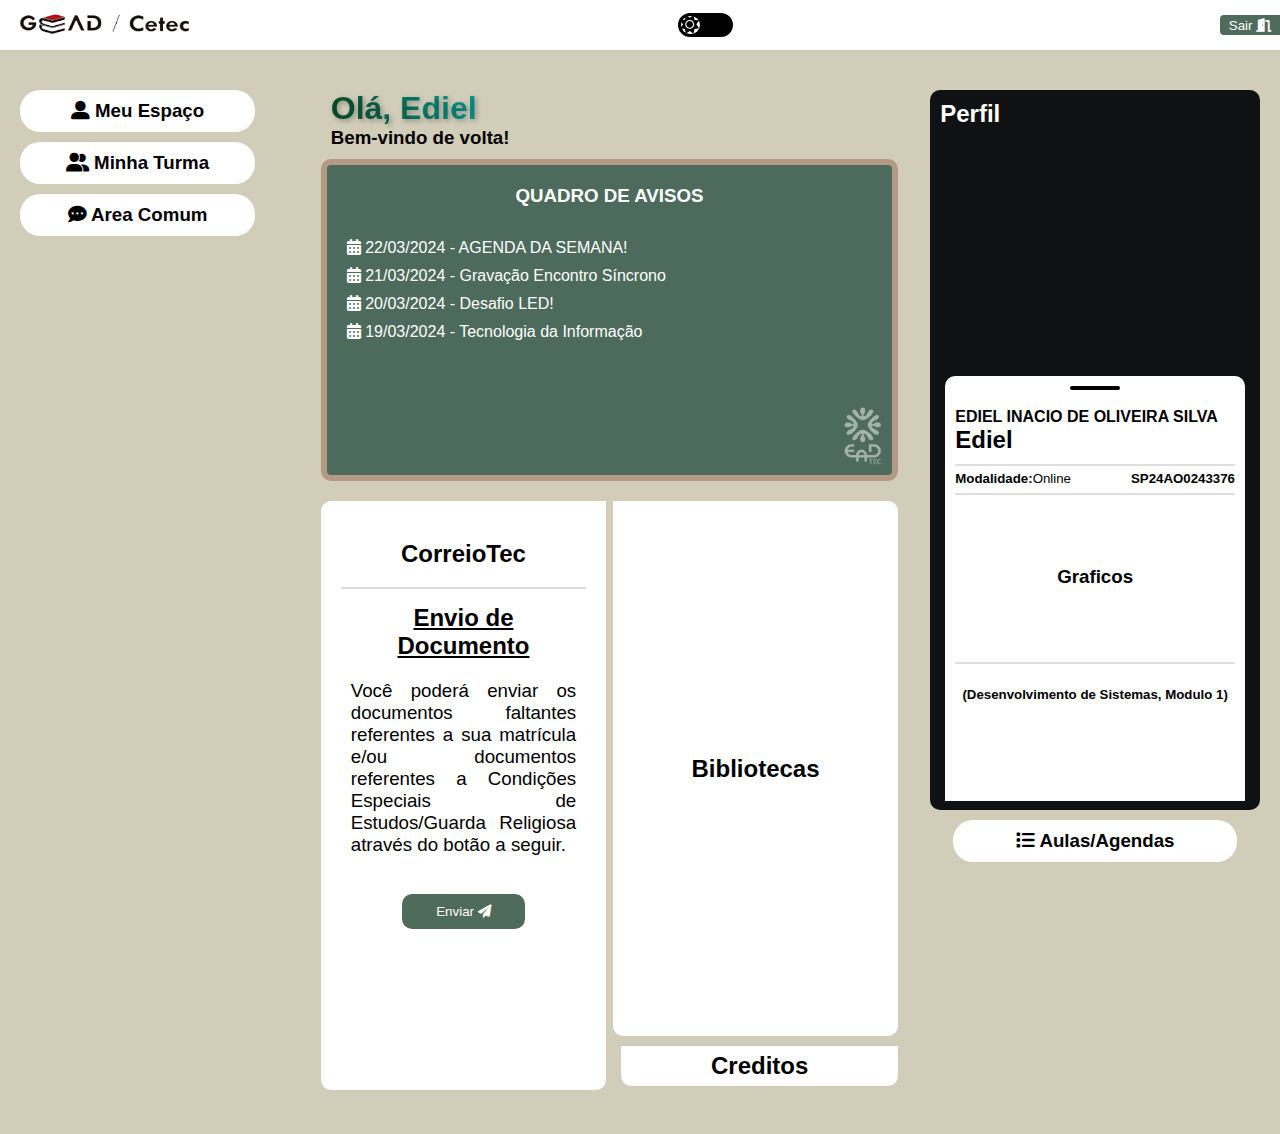
==== index.html @ d3fc7bcb "Intial Commit" ====
<!DOCTYPE html>
<html lang="en">

<head>
    <meta charset="UTF-8">
    <meta name="viewport" content="width=device-width, initial-scale=1.0">
    <title>EaDTEC AVA</title>

    <link rel="stylesheet" href="Estilo.css">
    <link rel="stylesheet" href="https://cdnjs.cloudflare.com/ajax/libs/font-awesome/6.0.0-beta3/css/all.min.css">
</head>

<body>

    <div class="container" id="container">
        <div class="main-header">
            <header id="main-header" class="header">
                <img id="logo-header" class="imagemheader" src="imagens/CETEC.png" alt="Logo">
            </header>

            <div class="trilho" id="trilho">
                <div class="indicador">
                    <i class="fa-solid fa-sun" id="icon-light"></i>
                    <i class="fa-solid fa-moon" id="icon-dark" style="display: none;"></i>
                </div>
            </div>

            <button class="botao-sair" style="color: white; cursor: pointer;">
                Sair <i class="fa-solid fa-door-open"></i>
            </button>



        </div>


        <div class="main-content">
            <aside class="main-sidebar">

                <div class="accordion">
                    <h3 class="accordion-title" id="Meu Espaço">
                        <i class="fa-solid fa-user-large"></i> Meu Espaço
                    </h3>

                    <div class="accordion-painel">

                        <ul>
                            <li class="estlink"><a href="#">Correio Tec</a></li>
                            <li class="estlink"><a href="#">Meu Blog</a></li>
                            <li class="estlink"><a href="#">Meu Perfil</a></li>
                            <li class="estlink"><a href="#">Informações Acadêmicas</a></li>
                            <li class="estlink"><a href="#">Estágio</a></li>
                            <li class="estlink"><a href="#">Conheça-nos</a></li>
                        </ul>

                    </div>

                    <div class="accordion">
                        <h3 class="accordion-title" id="Minha Turma">
                            <i class="fa-solid fa-user-group"></i> Minha Turma
                        </h3>

                        <div class="accordion-painel">

                            <ul>
                                <li class="estlink"><a href="#">Meus Colegas</a></li>
                                <li class="estlink"><a href="#">Meus Tutores</a></li>
                                <li class="estlink"><a href="#">Fóruns</a></li>
                                <li class="estlink"><a href="#">Bate-papo Agendado</a></li>
                                <li class="estlink"><a href="#">Bloco de Notas</a></li>
                                <li class="estlink"><a href="#">Documentos</a></li>
                            </ul>

                        </div>

                        <div class="accordion">
                            <h3 class="accordion-title" id="Area Comum">
                                <i class="fa-solid fa-comment-dots"></i> Area Comum
                            </h3>

                            <div class="accordion-painel">

                                <ul>
                                    <li class="estlink"><a href="#">Avisos</a></li>
                                    <li class="estlink"><a href="#">Bate-papo Livre</a></li>
                                    <li class="estlink"><a href="#">FAQ</a></li>
                                    <li class="estlink"><a href="#">Glossário</a></li>
                                    <li class="estlink"><a href="#">MediaTec</a></li>
                                    <li class="estlink"><a href="#">Wiki Integrado</a></li>
                                </ul>

                            </div>
            </aside>

            <div class="main-section">

                <div class="welcome">
                    <h1 class="gradient-text"> Olá, Ediel</h1>
                    <h3 class="WelcomeTxt">Bem-vindo de volta!</h3>
                </div>

                <div class="quadro-avisos">
                    <img class="logo-quadro" src="imagens/logo EADTec.png" alt="Logo">
                    <h3 style="color: white; text-align: center;" class="Titulo">QUADRO DE AVISOS</h3>
                    <ul style="list-style: none;">
                        <li class="link"><a href="#"><i class="fas fa-calendar-alt"></i> 22/03/2024 - AGENDA DA
                                SEMANA!</a></li>
                        <li class="link"><a href="#"><i class="fas fa-calendar-alt"></i> 21/03/2024 - Gravação Encontro
                                Síncrono</h6></a></li>
                        <li class="link"><a href="#"><i class="fas fa-calendar-alt"></i>  20/03/2024 - Desafio LED!</a>
                        </li>
                        <li class="link"><a href="#"><i class="fas fa-calendar-alt"></i> 19/03/2024 - Tecnologia da
                                Informação</a></li>
                    </ul>
                </div>

                <div class="bibliotecas">
                    <div class="GloGlo">

                        <div class="enviarDocs">
                            <div style="height: 66px; display: flex;
                            justify-content: center;
                            align-items: center;">
                                <h2>CorreioTec</h2>
                            </div>
                            <hr class="linhasSeparar" style="margin-bottom: 5px;">
                            <h2 style="text-align: center; padding: 10px;" class="Titulo"> <b><u>Envio de Documento</u></b></h2>
                            <h3 class="link" style="text-align: justify; font-weight: normal; padding: 10px;">Você poderá enviar os
                                documentos faltantes
                                referentes a sua matrícula e/ou
                                documentos referentes a Condições Especiais de Estudos/Guarda Religiosa através do botão
                                a
                                seguir.</h3>
                            <br>
                            <button class="botao-enviar" style="cursor: pointer; color: white;">Enviar <i
                                    class="fa-solid fa-paper-plane"></i>
                            </button>

                        </div>


                    </div>
                    <div class="GloGlo2">

                        <div class="glossario">
                            <h2>Bibliotecas</h2>
                        </div>

                        <div class="creditos">
                            <h2>Creditos</h2>
                        </div>

                    </div>


                </div>

            </div>

            <div class="perfil-section">

                <div class="perfil">
                    <h2 style="color: white; padding: 10px; align-items: first baseline;"> Perfil </h2>
                    <div class="content-Conteudo">
                        <div class="conteudo">
                            <button class="Ocutar">
                            </button>
                            <br>
                            <h4>EDIEL INACIO DE OLIVEIRA SILVA</h4>
                            <h2 style="margin-bottom: 10px;">Ediel</h2>
                            <hr class="linhasSeparar" style="margin-bottom: 5px;">
                            <div style="height: 20px; margin-bottom: 2px; display: flex;">
                                <h5>Modalidade:</h5>
                                <h5 style="font-weight: normal; text-align: left;">Online</h5>
                                <h5 style="margin-left: 60px;">SP24AO0243376</h5>
                            </div>
                            <hr class="linhasSeparar" style="margin-bottom: 7px;">
                            <div
                                style="height: 150px; margin-bottom: 10px; display: flex; align-items: center; justify-content: space-around;">
                                <h3> Graficos </h3>
                            </div>
                            <hr class="linhasSeparar" style="margin-bottom: 5px;">
                            <div
                                style="height: 50px; margin-bottom: 10px; display: flex; align-items: center; justify-content: space-around;">
                                <h5>(Desenvolvimento de Sistemas, Modulo 1)</h5>
                            </div>
                        </div>
                    </div>
                </div>

                <div class="accordion">
                    <h3 class="accordionPerfil-title" id="Meu Espaço">
                        <i class="fa-solid fa-list"></i> Aulas/Agendas
                    </h3>

                    <div class="accordion-perfil">
                        <div class="scroll-container">
                            <ul>
                                <li class="estlink"><a href="#">
                                        <h5 style="font-weight: normal;">Agenda 05 - Desenvolvimento de Sistemas</h5>
                                    </a></li>
                                <li class="estlink"><a href="#">
                                        <h5 style="font-weight: normal;">Agenda 06 - Tecnologias da Informação I</h5>
                                    </a></li>
                                <li class="estlink"><a href="#">
                                        <h5 style="font-weight: normal;">Agenda 07 - Tecnologias da Informação II</h5>
                                    </a></li>
                                <li class="estlink"><a href="#">
                                        <h5 style="font-weight: normal;">Agenda 08 - Tecnologias da Informação III</h5>
                                    </a></li>
                                    <li class="estlink"><a href="#">
                                        <h5 style="font-weight: normal;">Agenda 05 - Desenvolvimento de Sistemas</h5>
                                    </a></li>
                                <li class="estlink"><a href="#">
                                        <h5 style="font-weight: normal;">Agenda 06 - Tecnologias da Informação I</h5>
                                    </a></li>
                                <li class="estlink"><a href="#">
                                        <h5 style="font-weight: normal;">Agenda 07 - Tecnologias da Informação II</h5>
                                    </a></li>
                                <li class="estlink"><a href="#">
                                        <h5 style="font-weight: normal;">Agenda 08 - Tecnologias da Informação III</h5>
                                    </a></li>
                                    <li class="estlink"><a href="#">
                                        <h5 style="font-weight: normal;">Agenda 05 - Desenvolvimento de Sistemas</h5>
                                    </a></li>
                                <li class="estlink"><a href="#">
                                        <h5 style="font-weight: normal;">Agenda 06 - Tecnologias da Informação I</h5>
                                    </a></li>
                                <li class="estlink"><a href="#">
                                        <h5 style="font-weight: normal;">Agenda 07 - Tecnologias da Informação II</h5>
                                    </a></li>
                                <li class="estlink"><a href="#">
                                        <h5 style="font-weight: normal;">Agenda 08 - Tecnologias da Informação III</h5>
                                    </a></li>
                                    <li class="estlink"><a href="#">
                                        <h5 style="font-weight: normal;">Agenda 05 - Desenvolvimento de Sistemas</h5>
                                    </a></li>
                                <li class="estlink"><a href="#">
                                        <h5 style="font-weight: normal;">Agenda 06 - Tecnologias da Informação I</h5>
                                    </a></li>
                                <li class="estlink"><a href="#">
                                        <h5 style="font-weight: normal;">Agenda 07 - Tecnologias da Informação II</h5>
                                    </a></li>
                                <li class="estlink"><a href="#">
                                        <h5 style="font-weight: normal;">Agenda 08 - Tecnologias da Informação III</h5>
                                    </a></li>
                                    <li class="estlink"><a href="#">
                                        <h5 style="font-weight: normal;">Agenda 05 - Desenvolvimento de Sistemas</h5>
                                    </a></li>
                                <li class="estlink"><a href="#">
                                        <h5 style="font-weight: normal;">Agenda 06 - Tecnologias da Informação I</h5>
                                    </a></li>
                                <li class="estlink"><a href="#">
                                        <h5 style="font-weight: normal;">Agenda 07 - Tecnologias da Informação II</h5>
                                    </a></li>
                                <li class="estlink"><a href="#">
                                        <h5 style="font-weight: normal;">Agenda 08 - Tecnologias da Informação III</h5>
                                    </a></li>
                            </ul>
                        </div>
                    </div>
                </div>
            </div>
        </div>

    </div>
    <script src="dark_Lightbutton.js"></script>
    <script src="Sidebar.js"></script>
</body>

</html>
---- Estilo.css ----
* {
    margin: 0;
    padding: 0;
    font-family: Arial, Helvetica, sans-serif;
}

.container {
    background-color: #D2CDB9;
    transition: .5s;
}

.linhasSeparar {
    background-color: #E0E0E0;
    border: 0.1px #E0E0E0 solid;
}

.main-content {
    width: 100%;
    height: 116vh;
    display: grid;
    grid-template-columns: 1fr 2fr 1fr;
    gap: 2rem;
}

/* Cabeçalho Campo */

.main-header {
    background-color: #FFFFFF;
    margin-bottom: 40px;
    height: 50px;
    justify-content: space-between;
    align-items: center;
    display: flex;
}

/* Botao DarkMode */
.trilho {
    width: 51px;
    height: 20px;
    background-color: #000000;
    border-radius: 50px;
    position: relative;
    cursor: pointer;
    border: 2px black solid;
    display: flex;
    justify-content: space-between;
    align-items: center;
}

.trilho .indicador {
    width: 21px;
    height: 20px;
    background-color: #ffffff;
    border-radius: 50px;
    transform: scale(.9);
    position: absolute;
    left: 0;
    transition: .5s;
}

.trilho .fa-sun {
    font-size: 20px;
    color: rgb(0, 0, 0);
}

.trilho .fa-moon {
    font-size: 20px;
    color: rgb(255, 255, 255);
}

.trilho.dark {
    background-color: white;
}

.trilho.dark .indicador {
    left: 30px;
    background-color: rgb(0, 0, 0);
}



.botao-sair {
    background-color: #4F6B5C;
    width: 60px;
    height: 20px;
    border-radius: 4px 0px 0px 4px;
    border: rgb(0, 0, 0)
}

.imagemheader {
    width: 100%;
    height: 30px;
    padding: 10px;
}


/* Barra de procura Campo */


.main-sidebar {
    margin-left: 20px;
}

.accordion-title {
    border-radius: 20px;
    background-color: #FFFFFF;
    color: #000;
    padding: 10px;
    width: 80%;
    margin-bottom: 10px;
    text-align: center;
    cursor: pointer;
}

.accordion-painel {
    background-color: white;
    padding: 10px;
    border-radius: 0px 10px 10px 10px;
    margin-left: 20px;
    margin-bottom: 20px;
    display: none;
    transition: max-height 0.3s ease;
    overflow: hidden;
}

.estlink a {
    text-decoration: none;
    color: rgb(0, 0, 0);
    cursor: pointer;
}

.estlink {
    margin-bottom: 10px;
    list-style: none;
    text-decoration: none;
    color: rgb(0, 0, 0);
    border-bottom: 1px solid #E0E0E0;
}


/* Quadro de avisos Campo */

.main-section {
    align-items: center;
}

.welcome {
    margin-left: 10px;
    margin-bottom: 10px;
    text-align: center;
    flex-direction: column;
    align-items: flex-start;
    display: flex;
}

.gradient-text {
    background: linear-gradient(to right, #0C522D, #00A399);
    -webkit-background-clip: text;
    background-clip: text;
    -webkit-text-fill-color: transparent;
    color: transparent;
    text-shadow: 2px 2px 5px rgba(0, 0, 0, 0.3);
}


.quadro-avisos {
    height: 30vh;
    background-color: #4d6b5c;
    border: 6px solid #b49984;
    border-radius: 10px;
    flex-direction: column;
    display: flex;
    gap: 2rem;
    padding: 20px;
    margin-bottom: 20px;
    position: relative;
}

.logo-quadro {
    width: 7%;
    position: absolute;
    bottom: 0;
    right: 0;
    padding: 10px;
}

.bibliotecas {
    width: 100%;
    height: 66vh;
    display: flex;
    justify-content: space-between;
}


.enviarDocs {
    width: 85%;
    height: 61vh;
    background-color: #fff;
    padding: 20px;
    border-radius: 10px 0px 10px 10px;
}

.botao-enviar {
    margin-bottom: 10px;
    border: 0px;
    background-color: #4f6b5c;
    color: white;
    border-radius: 10px;
    width: 50%;
    padding: 10px;
    display: block;
    margin-left: auto;
    margin-right: auto;
}

.GloGlo {
    width: 50%;
    display: flex;
    flex-direction: column;

}

.GloGlo2 {
    display: flex;
    flex-direction: column;
    align-items: flex-end;
    width: 50%;
}

.glossario {
    width: 85%;
    background-color: #fff;
    padding: 20px;
    border-radius: 0px 10px 10px 10px;
    height: 55vh;
    margin-bottom: 10px;
    display: flex;
    justify-content: center;
    align-items: center;
}

.creditos {
    background-color: #ffffff;
    height: 40px;
    width: 96%;
    border-radius: 0px 0px 10px 10px;
    display: flex;
    justify-content: center;
    align-items: center;
}

.link {
    margin-bottom: 10px;
    list-style: none;
}

.link a {
    text-decoration: none;
    color: rgb(255, 255, 255);
}

/* Perfil Campo */

.perfil-section {
    margin-right: 20px;
}

.perfil {
    background-color: #101112;
    border-radius: 10px;
    width: 100%;
    height: 80vh;
}

.content-Conteudo {
    border-radius: 10px;
    width: 100%;
    height: 73.7vh;
    align-items: last baseline;
    justify-content: flex-end;
    display: flex;
}

.conteudo {

    background-color: #ffffff;
    border-radius: 10px 10px 0px 0px;
    width: 100%;
    height: 45vh;
    padding: 10px;
    margin: 0px 15px 0px;
}

.Ocutar {
    background-color: black;
    width: 18%;
    height: 4px;
    border-radius: 100px;
    border: 0;
    display: block;
    margin-left: auto;
    margin-right: auto;
    cursor: pointer;
}


.accordionPerfil-title {
    border-radius: 20px;
    background-color: #FFFFFF;
    color: #000;
    padding: 10px;
    width: 80%;
    margin-top: 10px;
    margin-bottom: 10px;
    text-align: center;
    cursor: pointer;
    margin-left: 7%;

}

.accordion-perfil {
    background-color: white;
    padding: 10px;
    border-radius: 10px;
    height: 177px;
    display: none;
}

.scroll-container {
    height: 100%;
    overflow: auto;
    /* Ativa a barra de rolagem */
}

/* Estiliza a barra de rolagem */
.scroll-container::-webkit-scrollbar {
    width: 7px;
    border: 2px #E0E0E0 solid;
    border-radius: 10px;
}

/* Estiliza o polegar da barra de rolagem */
.scroll-container::-webkit-scrollbar-thumb {
    background-color: #afacac;
    border: 2px #afacac solid;
    border-radius: 10px;
    cursor: pointer;
}


/*DarkMode*/

/* Background*/
.container.dark {
    background-color: #5B6861;
}

.container.dark .main-header {
    background-color: #000;
}

/* main-SideBar */

.container.dark .accordion-painel {
    background-color: #000;
    color: #ffffff;
}

.container.dark .accordion-title {
    background-color: #000;
    color: #ffffff;
}

.container.dark a {
    color: #fff;
}

/* main-Section */

.container.dark .WelcomeTxt {
    color: #fff;
}

.container.dark .enviarDocs {
    background-color: #000;
    color: white;
}

.container.dark .glossario {
    background-color: #000;
    color: white;
}

.container.dark .creditos {
    background-color: #000;
    color: white;
}

.container.dark .gradient-text {
    background: linear-gradient(to right, #ffffff, #BEBEBE);
    -webkit-background-clip: text;
    background-clip: text;
    -webkit-text-fill-color: transparent;
    color: transparent;
    text-shadow: 2px 2px 5px rgba(0, 0, 0, 0.3);
}

/* Main-Perfil */

.container.dark .conteudo {
    background-color: #000;
    color: white;
}

.container.dark .Ocutar {
    background-color: white;
}

.container.dark .accordion-perfil {
    background-color: #000;
    color: white;
}

.container.dark .accordionPerfil-title {
    background-color: #000;
    color: white;
}

.container.dark .scroll-container {
    border: white;
}

.container.dark .scroll-container::-webkit-scrollbar-thumb {
    background-color: white;
    border: white;
}

/* Reponsive Camp */

@media (max-width: 480px) {

    .container {
        background-color: #D2CDB9;
        transition: .5s;
        width: 100%;
    }

    .linhasSeparar {
        background-color: #E0E0E0;
        border: 0.1px #E0E0E0 solid;
    }

    .main-content {
        width: 100%;
        height: 100vh;
        display: flex;
        gap: 2rem;
        flex-direction: column;
        align-items: center;
    }


    /* Cabeçalho Campo */

    .main-header {
        background-color: #FFFFFF;
        margin-bottom: 40px;
        height: 50px;
        justify-content: space-between;
        align-items: center;
        display: flex;
    }

    /* Botao DarkMode */
    .trilho {
        width: 51px;
        height: 20px;
        background-color: #000000;
        border-radius: 50px;
        position: relative;
        cursor: pointer;
        border: 2px black solid;
        display: flex;
        display: none;
        justify-content: space-between;
        align-items: center;
    }

    .trilho .indicador {
        width: 21px;
        height: 20px;
        background-color: #ffffff;
        border-radius: 50px;
        transform: scale(.9);
        position: absolute;
        left: 0;
        transition: .5s;
    }

    .trilho .fa-sun {
        font-size: 20px;
        color: rgb(0, 0, 0);
    }

    .trilho .fa-moon {
        font-size: 20px;
        color: rgb(255, 255, 255);
    }

    .trilho.dark {
        background-color: white;
    }

    .trilho.dark .indicador {
        left: 30px;
        background-color: rgb(0, 0, 0);
    }



    .botao-sair {
        background-color: #4F6B5C;
        width: 60px;
        height: 20px;
        border-radius: 4px 0px 0px 4px;
        border: rgb(0, 0, 0);
        display: none;
    }

    .imagemheader {
        width: 100%;
        height: 30px;
        padding: 10px;
        display: none;
    }



    /* Barra de procura Campo */


    .main-sidebar {
        margin-left: 20px;
        display: none;
    }

    .accordion-title {
        border-radius: 20px;
        background-color: #FFFFFF;
        color: #000;
        padding: 10px;
        width: 80%;
        margin-bottom: 10px;
        text-align: center;
        cursor: pointer;
    }

    .accordion-painel {
        background-color: white;
        padding: 10px;
        border-radius: 0px 10px 10px 10px;
        margin-left: 20px;
        margin-bottom: 20px;
        display: none;
        transition: max-height 0.3s ease;
        overflow: hidden;
    }


    .estlink a {
        text-decoration: none;
        color: rgb(0, 0, 0);
        cursor: pointer;
    }

    .estlink {
        margin-bottom: 10px;
        list-style: none;
        text-decoration: none;
        color: rgb(0, 0, 0);
        border-bottom: 1px solid #E0E0E0;
    }


    /* Quadro de avisos Campo */

    .main-section {
        display: flex;
        align-items: center;
        justify-content: center;
        flex-direction: column;
    }

    .welcome {
        margin-left: 10px;
        margin-bottom: 10px;
        text-align: center;
        display: none;
    }

    .gradient-text {
        background: linear-gradient(to right, #0C522D, #00A399);
        -webkit-background-clip: text;
        background-clip: text;
        -webkit-text-fill-color: transparent;
        color: transparent;
        text-shadow: 2px 2px 5px rgba(0, 0, 0, 0.3);
    }


    .quadro-avisos {
        height: 150px;
        width: 350px;
        background-color: #4d6b5c;
        border: 6px solid #b49984;
        border-radius: 10px;
        flex-direction: column;
        align-items: stretch;
        display: flex;
        gap: 2rem;
        padding: 20px;
        margin-bottom: 15px;
        position: relative;
    }

    .logo-quadro {
        width: 7%;
        position: absolute;
        bottom: 0;
        right: 0;
        padding: 10px;
    }

    .bibliotecas {
        width: 100%;
        height: 66vh;
        display: flex;
        justify-content: normal;
        flex-direction: column;
    }


    .enviarDocs {
        width: 360px;
        height: 245px;
        background-color: #fff;
        padding: 20px;
        border-radius: 10px;
        margin-bottom: 15px;
    }

    .botao-enviar {
        margin-bottom: 10px;
        border: 0px;
        background-color: #4f6b5c;
        color: white;
        border-radius: 10px;
        width: 50%;
        padding: 10px;
        display: block;
        margin-left: auto;
        margin-right: auto;
    }

    .GloGlo {
        width: 100%;
        display: flex;
        flex-direction: column;
        align-items: center;
    }

    .GloGlo2 {
        display: flex;
        flex-direction: column;
        align-items: center;
        width: 100%;
    }

    .glossario {
        width: 360px;
        height: 245px;
        background-color: #fff;
        padding: 20px;
        border-radius: 10px;
        margin-bottom: 10px;
        display: flex;
        justify-content: center;
        align-items: center;
    }

    .creditos {
        background-color: #ffffff;
        height: 50px;
        width: 100%;
        border-radius: 0px 0px 10px 10px;
        display: flex;
        justify-content: center;
        align-items: center;
    }

    .Titulo {
        font-size: small;
    }

    .link {
        list-style: none;
        font-size: x-small;
    }

    .link a {
        text-decoration: none;
        color: rgb(255, 255, 255);
    }

    /* Perfil Campo */

    .perfil-section {
        margin-right: 20px;
        display: none;
    }

    .perfil {
        background-color: #101112;
        border-radius: 10px;
        width: 100%;
        height: 80vh;
    }

    .content-Conteudo {
        border-radius: 10px;
        width: 100%;
        height: 73.7vh;
        align-items: last baseline;
        justify-content: flex-end;
        display: flex;
    }

    .conteudo {

        background-color: #ffffff;
        border-radius: 10px 10px 0px 0px;
        width: 100%;
        height: 45vh;
        padding: 10px;
        margin: 0px 15px 0px;
    }

    .Ocutar {
        background-color: black;
        width: 18%;
        height: 4px;
        border-radius: 100px;
        border: 0;
        display: block;
        margin-left: auto;
        margin-right: auto;
        cursor: pointer;
    }


    .accordionPerfil-title {
        border-radius: 20px;
        background-color: #FFFFFF;
        color: #000;
        padding: 10px;
        width: 80%;
        margin-top: 10px;
        margin-bottom: 10px;
        text-align: center;
        cursor: pointer;
        margin-left: 7%;

    }

    .accordion-perfil {
        background-color: white;
        padding: 10px;
        border-radius: 10px;
        height: 177px;
        display: none;
    }

    .scroll-container {
        height: 100%;
        overflow: auto;
        /* Ativa a barra de rolagem */
    }

    /* Estiliza a barra de rolagem */
    .scroll-container::-webkit-scrollbar {
        width: 7px;
        border: 2px #E0E0E0 solid;
        border-radius: 10px;
    }

    /* Estiliza o polegar da barra de rolagem */
    .scroll-container::-webkit-scrollbar-thumb {
        background-color: #afacac;
        border: 2px #afacac solid;
        border-radius: 10px;
        cursor: pointer;
    }
}
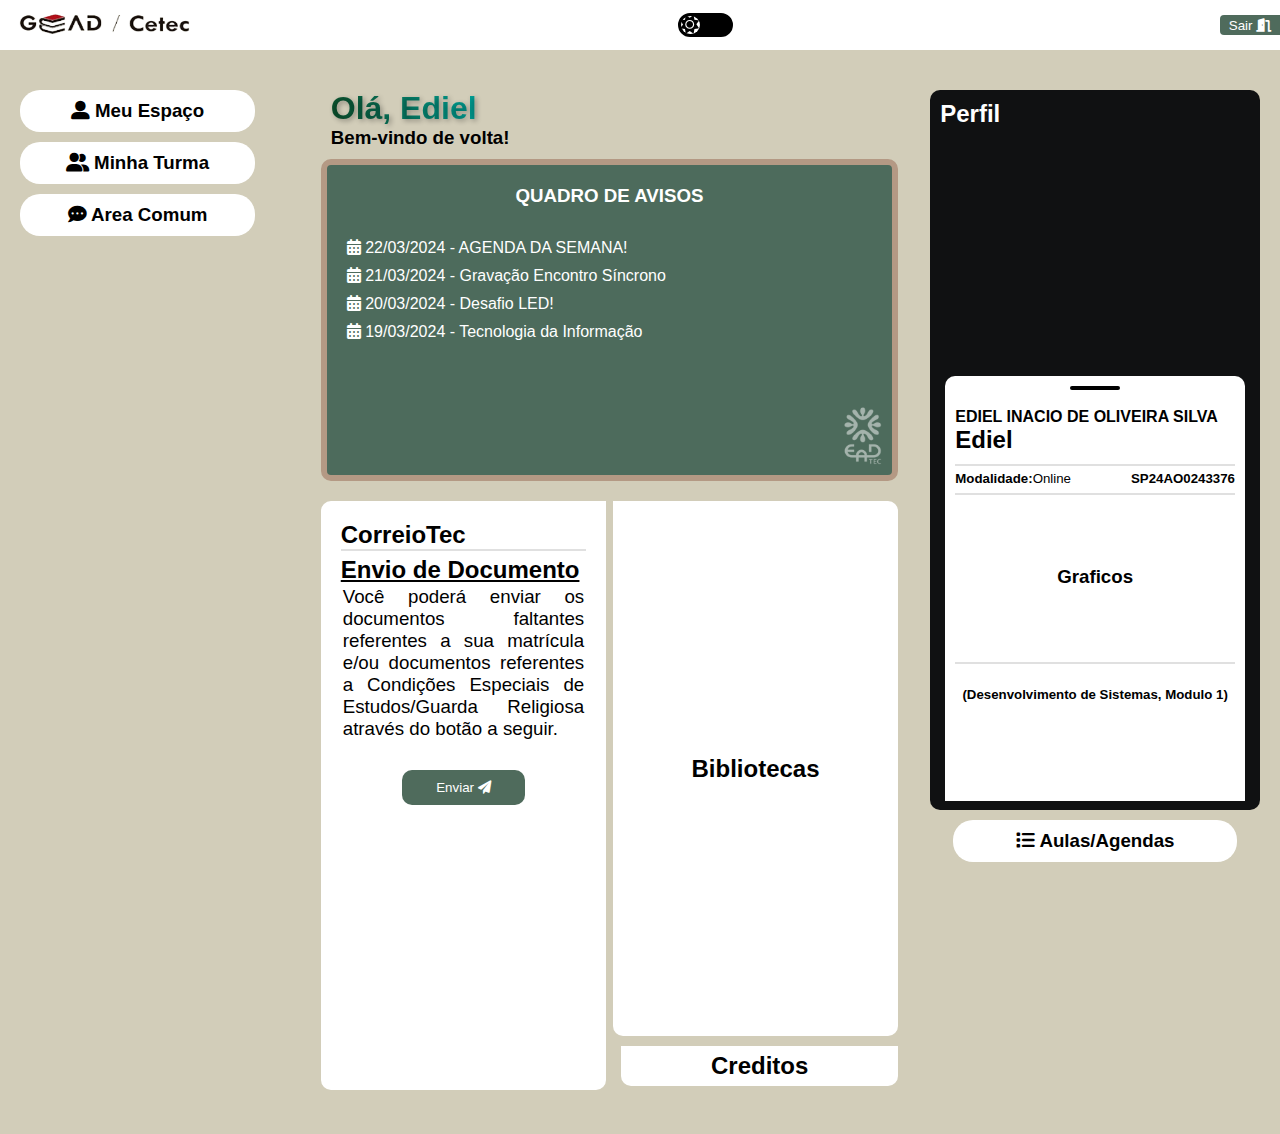
==== commit 6583579a: "update html and css" ====
--- a/index.html
+++ b/index.html
@@ -118,14 +118,12 @@
                     <div class="GloGlo">
 
                         <div class="enviarDocs">
-                            <div style="height: 66px; display: flex;
-                            justify-content: center;
-                            align-items: center;">
+                            <div class="Titulo">
                                 <h2>CorreioTec</h2>
                             </div>
                             <hr class="linhasSeparar" style="margin-bottom: 5px;">
-                            <h2 style="text-align: center; padding: 10px;" class="Titulo"> <b><u>Envio de Documento</u></b></h2>
-                            <h3 class="link" style="text-align: justify; font-weight: normal; padding: 10px;">Você poderá enviar os
+                            <h2 class="Titulo"> <b><u>Envio de Documento</u></b></h2>
+                            <h3 class="link" style="text-align: justify; font-weight: normal; padding: 2px;">Você poderá enviar os
                                 documentos faltantes
                                 referentes a sua matrícula e/ou
                                 documentos referentes a Condições Especiais de Estudos/Guarda Religiosa através do botão
--- a/Estilo.css
+++ b/Estilo.css
@@ -437,7 +437,7 @@
 
 /* Reponsive Camp */
 
-@media (max-width: 480px) {
+@media (max-width: 480px) and (max-width: 780px) {
 
     .container {
         background-color: #D2CDB9;
@@ -699,12 +699,15 @@
     }
 
     .Titulo {
-        font-size: small;
+        height: 66px;
+        display: flex;
+        justify-content: center;
+        align-items: center;
     }
 
     .link {
         list-style: none;
-        font-size: x-small;
+        font-size: small;
     }
 
     .link a {
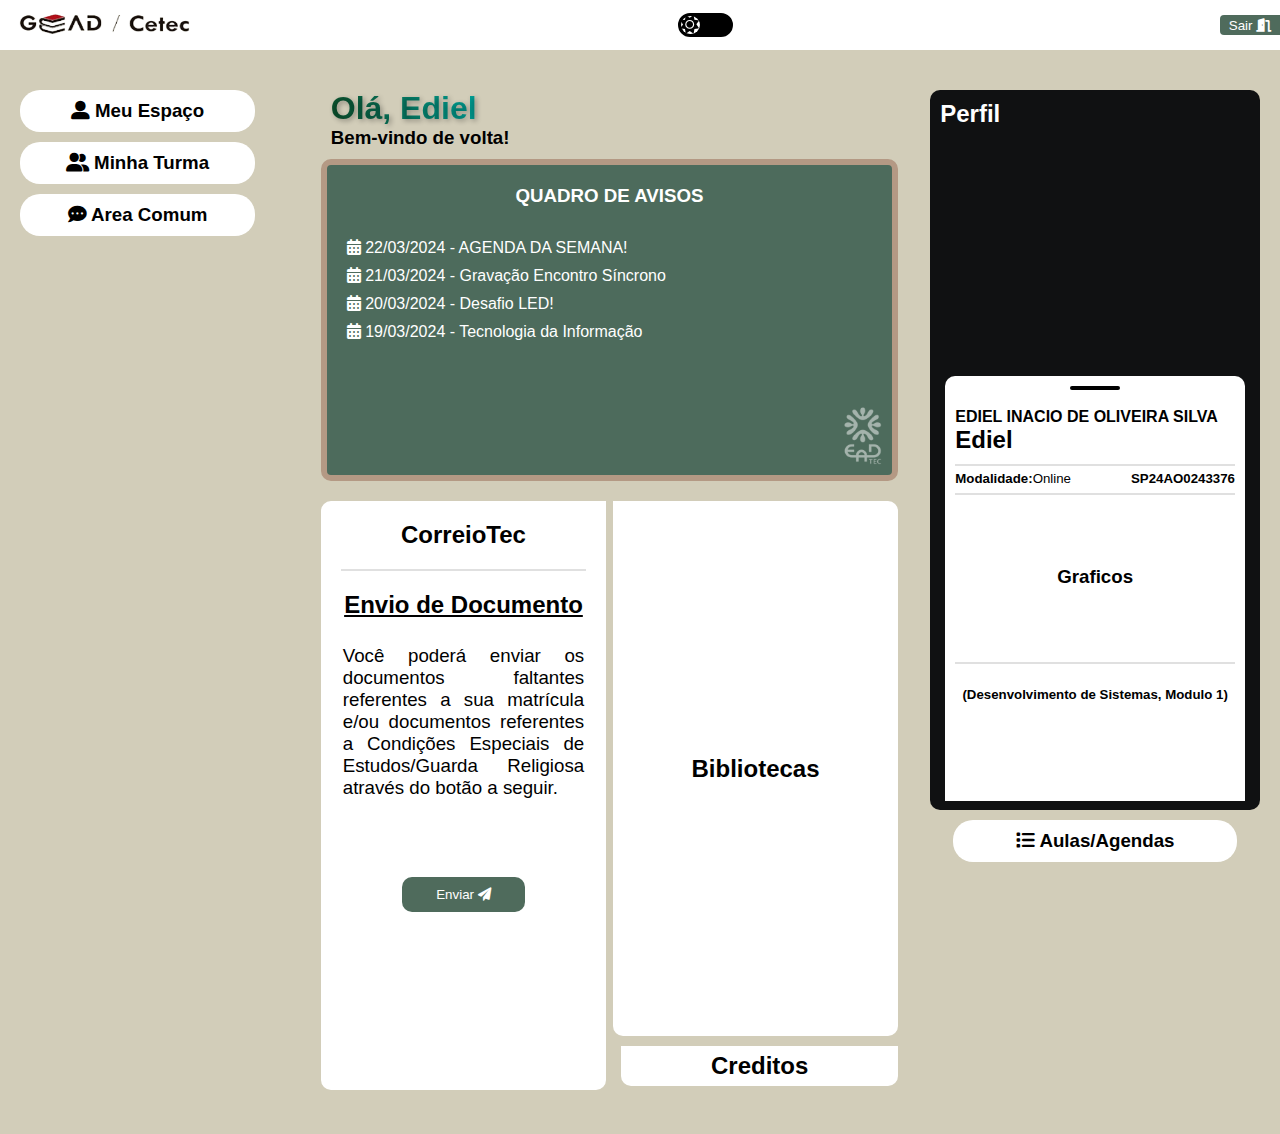
==== commit 9ee9d88c: "Update Commit" ====
--- a/index.html
+++ b/index.html
@@ -17,7 +17,7 @@
             <header id="main-header" class="header">
                 <img id="logo-header" class="imagemheader" src="imagens/CETEC.png" alt="Logo">
             </header>
-
+            
             <div class="trilho" id="trilho">
                 <div class="indicador">
                     <i class="fa-solid fa-sun" id="icon-light"></i>
@@ -105,11 +105,14 @@
                     <ul style="list-style: none;">
                         <li class="link"><a href="#"><i class="fas fa-calendar-alt"></i> 22/03/2024 - AGENDA DA
                                 SEMANA!</a></li>
-                        <li class="link"><a href="#"><i class="fas fa-calendar-alt"></i> 21/03/2024 - Gravação Encontro
+                        <li class="link"><a href="#"><i class="fas fa-calendar-alt"></i> 21/03/2024 - Gravação
+                                Encontro
                                 Síncrono</h6></a></li>
-                        <li class="link"><a href="#"><i class="fas fa-calendar-alt"></i>  20/03/2024 - Desafio LED!</a>
+                        <li class="link"><a href="#"><i class="fas fa-calendar-alt"></i> 20/03/2024 - Desafio
+                                LED!</a>
                         </li>
-                        <li class="link"><a href="#"><i class="fas fa-calendar-alt"></i> 19/03/2024 - Tecnologia da
+                        <li class="link"><a href="#"><i class="fas fa-calendar-alt"></i> 19/03/2024 - Tecnologia
+                                da
                                 Informação</a></li>
                     </ul>
                 </div>
@@ -119,20 +122,28 @@
 
                         <div class="enviarDocs">
                             <div class="Titulo">
-                                <h2>CorreioTec</h2>
+                                <h2 style="    align-items: center;
+                                display: flex;
+                                justify-content: center;
+                                margin-bottom: revert;">CorreioTec</h2>
                             </div>
                             <hr class="linhasSeparar" style="margin-bottom: 5px;">
+
+                            <div class="divEnvio">
                             <h2 class="Titulo"> <b><u>Envio de Documento</u></b></h2>
-                            <h3 class="link" style="text-align: justify; font-weight: normal; padding: 2px;">Você poderá enviar os
+                            <h3 class="link" style="text-align: justify; font-weight: normal; padding: 2px;">
+                                Você poderá enviar os
                                 documentos faltantes
                                 referentes a sua matrícula e/ou
-                                documentos referentes a Condições Especiais de Estudos/Guarda Religiosa através do botão
+                                documentos referentes a Condições Especiais de Estudos/Guarda Religiosa através
+                                do botão
                                 a
                                 seguir.</h3>
                             <br>
                             <button class="botao-enviar" style="cursor: pointer; color: white;">Enviar <i
                                     class="fa-solid fa-paper-plane"></i>
                             </button>
+                        </div>
 
                         </div>
 
@@ -195,64 +206,84 @@
                         <div class="scroll-container">
                             <ul>
                                 <li class="estlink"><a href="#">
-                                        <h5 style="font-weight: normal;">Agenda 05 - Desenvolvimento de Sistemas</h5>
-                                    </a></li>
-                                <li class="estlink"><a href="#">
-                                        <h5 style="font-weight: normal;">Agenda 06 - Tecnologias da Informação I</h5>
-                                    </a></li>
-                                <li class="estlink"><a href="#">
-                                        <h5 style="font-weight: normal;">Agenda 07 - Tecnologias da Informação II</h5>
-                                    </a></li>
-                                <li class="estlink"><a href="#">
-                                        <h5 style="font-weight: normal;">Agenda 08 - Tecnologias da Informação III</h5>
-                                    </a></li>
-                                    <li class="estlink"><a href="#">
-                                        <h5 style="font-weight: normal;">Agenda 05 - Desenvolvimento de Sistemas</h5>
-                                    </a></li>
-                                <li class="estlink"><a href="#">
-                                        <h5 style="font-weight: normal;">Agenda 06 - Tecnologias da Informação I</h5>
-                                    </a></li>
-                                <li class="estlink"><a href="#">
-                                        <h5 style="font-weight: normal;">Agenda 07 - Tecnologias da Informação II</h5>
-                                    </a></li>
-                                <li class="estlink"><a href="#">
-                                        <h5 style="font-weight: normal;">Agenda 08 - Tecnologias da Informação III</h5>
-                                    </a></li>
-                                    <li class="estlink"><a href="#">
-                                        <h5 style="font-weight: normal;">Agenda 05 - Desenvolvimento de Sistemas</h5>
-                                    </a></li>
-                                <li class="estlink"><a href="#">
-                                        <h5 style="font-weight: normal;">Agenda 06 - Tecnologias da Informação I</h5>
-                                    </a></li>
-                                <li class="estlink"><a href="#">
-                                        <h5 style="font-weight: normal;">Agenda 07 - Tecnologias da Informação II</h5>
-                                    </a></li>
-                                <li class="estlink"><a href="#">
-                                        <h5 style="font-weight: normal;">Agenda 08 - Tecnologias da Informação III</h5>
-                                    </a></li>
-                                    <li class="estlink"><a href="#">
-                                        <h5 style="font-weight: normal;">Agenda 05 - Desenvolvimento de Sistemas</h5>
-                                    </a></li>
-                                <li class="estlink"><a href="#">
-                                        <h5 style="font-weight: normal;">Agenda 06 - Tecnologias da Informação I</h5>
-                                    </a></li>
-                                <li class="estlink"><a href="#">
-                                        <h5 style="font-weight: normal;">Agenda 07 - Tecnologias da Informação II</h5>
-                                    </a></li>
-                                <li class="estlink"><a href="#">
-                                        <h5 style="font-weight: normal;">Agenda 08 - Tecnologias da Informação III</h5>
-                                    </a></li>
-                                    <li class="estlink"><a href="#">
-                                        <h5 style="font-weight: normal;">Agenda 05 - Desenvolvimento de Sistemas</h5>
-                                    </a></li>
-                                <li class="estlink"><a href="#">
-                                        <h5 style="font-weight: normal;">Agenda 06 - Tecnologias da Informação I</h5>
-                                    </a></li>
-                                <li class="estlink"><a href="#">
-                                        <h5 style="font-weight: normal;">Agenda 07 - Tecnologias da Informação II</h5>
-                                    </a></li>
-                                <li class="estlink"><a href="#">
-                                        <h5 style="font-weight: normal;">Agenda 08 - Tecnologias da Informação III</h5>
+                                        <h5 style="font-weight: normal;">Agenda 05 - Desenvolvimento de Sistemas
+                                        </h5>
+                                    </a></li>
+                                <li class="estlink"><a href="#">
+                                        <h5 style="font-weight: normal;">Agenda 06 - Tecnologias da Informação I
+                                        </h5>
+                                    </a></li>
+                                <li class="estlink"><a href="#">
+                                        <h5 style="font-weight: normal;">Agenda 07 - Tecnologias da Informação
+                                            II</h5>
+                                    </a></li>
+                                <li class="estlink"><a href="#">
+                                        <h5 style="font-weight: normal;">Agenda 08 - Tecnologias da Informação
+                                            III</h5>
+                                    </a></li>
+                                <li class="estlink"><a href="#">
+                                        <h5 style="font-weight: normal;">Agenda 05 - Desenvolvimento de Sistemas
+                                        </h5>
+                                    </a></li>
+                                <li class="estlink"><a href="#">
+                                        <h5 style="font-weight: normal;">Agenda 06 - Tecnologias da Informação I
+                                        </h5>
+                                    </a></li>
+                                <li class="estlink"><a href="#">
+                                        <h5 style="font-weight: normal;">Agenda 07 - Tecnologias da Informação
+                                            II</h5>
+                                    </a></li>
+                                <li class="estlink"><a href="#">
+                                        <h5 style="font-weight: normal;">Agenda 08 - Tecnologias da Informação
+                                            III</h5>
+                                    </a></li>
+                                <li class="estlink"><a href="#">
+                                        <h5 style="font-weight: normal;">Agenda 05 - Desenvolvimento de Sistemas
+                                        </h5>
+                                    </a></li>
+                                <li class="estlink"><a href="#">
+                                        <h5 style="font-weight: normal;">Agenda 06 - Tecnologias da Informação I
+                                        </h5>
+                                    </a></li>
+                                <li class="estlink"><a href="#">
+                                        <h5 style="font-weight: normal;">Agenda 07 - Tecnologias da Informação
+                                            II</h5>
+                                    </a></li>
+                                <li class="estlink"><a href="#">
+                                        <h5 style="font-weight: normal;">Agenda 08 - Tecnologias da Informação
+                                            III</h5>
+                                    </a></li>
+                                <li class="estlink"><a href="#">
+                                        <h5 style="font-weight: normal;">Agenda 05 - Desenvolvimento de Sistemas
+                                        </h5>
+                                    </a></li>
+                                <li class="estlink"><a href="#">
+                                        <h5 style="font-weight: normal;">Agenda 06 - Tecnologias da Informação I
+                                        </h5>
+                                    </a></li>
+                                <li class="estlink"><a href="#">
+                                        <h5 style="font-weight: normal;">Agenda 07 - Tecnologias da Informação
+                                            II</h5>
+                                    </a></li>
+                                <li class="estlink"><a href="#">
+                                        <h5 style="font-weight: normal;">Agenda 08 - Tecnologias da Informação
+                                            III</h5>
+                                    </a></li>
+                                <li class="estlink"><a href="#">
+                                        <h5 style="font-weight: normal;">Agenda 05 - Desenvolvimento de Sistemas
+                                        </h5>
+                                    </a></li>
+                                <li class="estlink"><a href="#">
+                                        <h5 style="font-weight: normal;">Agenda 06 - Tecnologias da Informação I
+                                        </h5>
+                                    </a></li>
+                                <li class="estlink"><a href="#">
+                                        <h5 style="font-weight: normal;">Agenda 07 - Tecnologias da Informação
+                                            II</h5>
+                                    </a></li>
+                                <li class="estlink"><a href="#">
+                                        <h5 style="font-weight: normal;">Agenda 08 - Tecnologias da Informação
+                                            III</h5>
                                     </a></li>
                             </ul>
                         </div>
--- a/Estilo.css
+++ b/Estilo.css
@@ -198,6 +198,16 @@
     background-color: #fff;
     padding: 20px;
     border-radius: 10px 0px 10px 10px;
+}
+
+.divEnvio{
+    display: flex;
+    flex-direction: column;
+    flex-wrap: nowrap;
+    justify-content: center;
+    align-items: center;
+    gap: 1.5rem;
+    margin-top: 20px;
 }
 
 .botao-enviar {
@@ -524,7 +534,6 @@
         height: 20px;
         border-radius: 4px 0px 0px 4px;
         border: rgb(0, 0, 0);
-        display: none;
     }
 
     .imagemheader {
@@ -590,8 +599,8 @@
         justify-content: center;
         flex-direction: column;
     }
-
-    .welcome {
+    
+    .welcome{
         margin-left: 10px;
         margin-bottom: 10px;
         text-align: center;
@@ -642,7 +651,7 @@
 
     .enviarDocs {
         width: 360px;
-        height: 245px;
+        height: 330px;
         background-color: #fff;
         padding: 20px;
         border-radius: 10px;
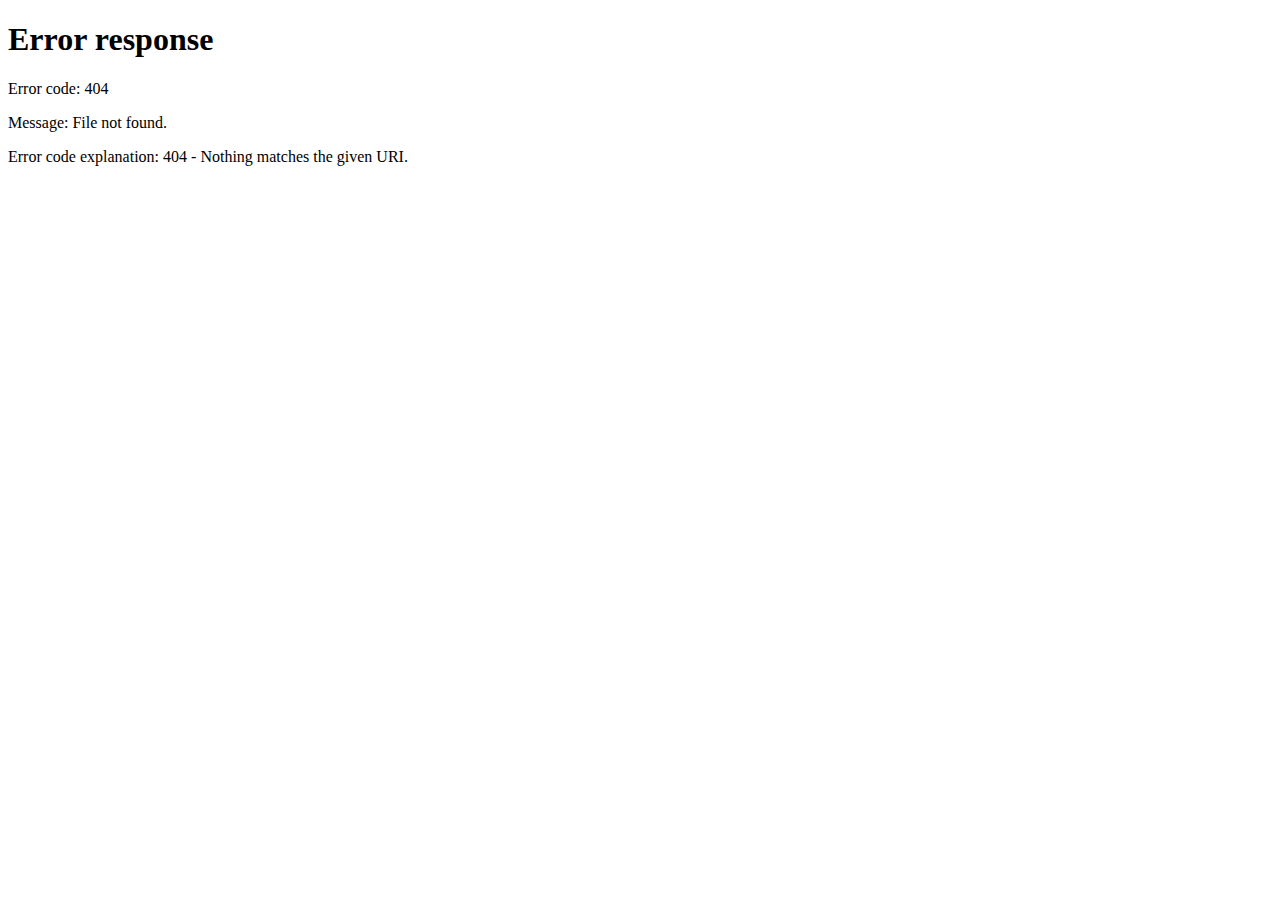
==== commit 78db86a1: "add sistema de Login" ====
--- a/index.html
+++ b/index.html
@@ -5,6 +5,14 @@
     <meta charset="UTF-8">
     <meta name="viewport" content="width=device-width, initial-scale=1.0">
     <title>EaDTEC AVA</title>
+
+    <script>
+        // Verificar se o usuário está autenticado
+        if (!sessionStorage.getItem('autenticado')) {
+            // Redirecionar para login.html se não estiver autenticado
+            location.href = 'login.html';
+        }
+    </script>
 
     <link rel="stylesheet" href="Estilo.css">
     <link rel="stylesheet" href="https://cdnjs.cloudflare.com/ajax/libs/font-awesome/6.0.0-beta3/css/all.min.css">
@@ -25,7 +33,7 @@
                 </div>
             </div>
 
-            <button class="botao-sair" style="color: white; cursor: pointer;">
+            <button class="botao-sair" style="color: white; cursor: pointer;" id="sairButton">
                 Sair <i class="fa-solid fa-door-open"></i>
             </button>
 
@@ -297,4 +305,6 @@
     <script src="Sidebar.js"></script>
 </body>
 
+<script src="botaoSair.js"></script>
+
 </html>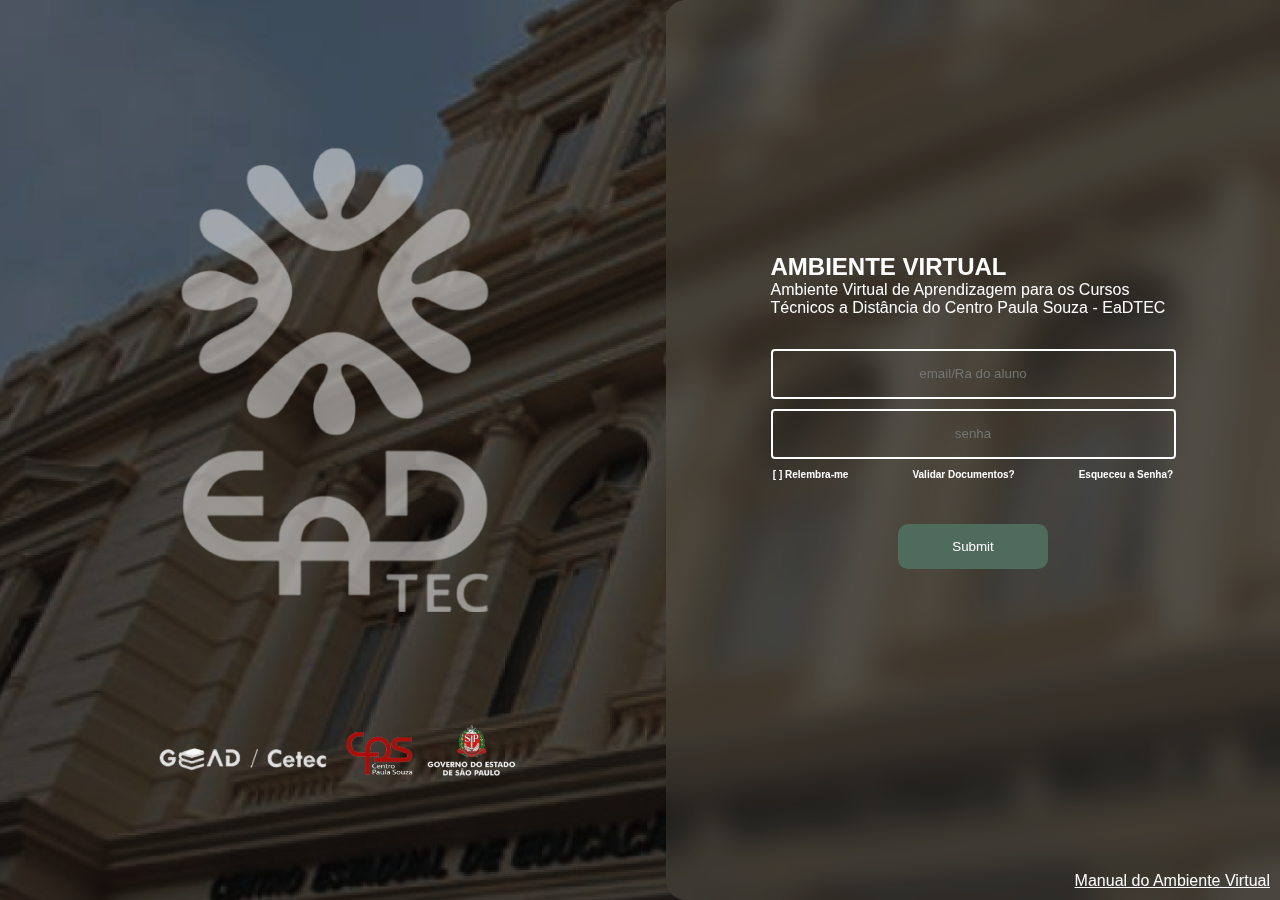
==== commit 8b557a3b: "alterando nomes" ====
--- a/index.html
+++ b/index.html
@@ -4,307 +4,88 @@
 <head>
     <meta charset="UTF-8">
     <meta name="viewport" content="width=device-width, initial-scale=1.0">
-    <title>EaDTEC AVA</title>
-
-    <script>
-        // Verificar se o usuário está autenticado
-        if (!sessionStorage.getItem('autenticado')) {
-            // Redirecionar para login.html se não estiver autenticado
-            location.href = 'login.html';
-        }
-    </script>
-
-    <link rel="stylesheet" href="Estilo.css">
-    <link rel="stylesheet" href="https://cdnjs.cloudflare.com/ajax/libs/font-awesome/6.0.0-beta3/css/all.min.css">
+    <link rel="stylesheet" href="StyleLogin.css">
+    <title>Login Ead</title>
 </head>
 
 <body>
 
-    <div class="container" id="container">
-        <div class="main-header">
-            <header id="main-header" class="header">
-                <img id="logo-header" class="imagemheader" src="imagens/CETEC.png" alt="Logo">
-            </header>
-            
-            <div class="trilho" id="trilho">
-                <div class="indicador">
-                    <i class="fa-solid fa-sun" id="icon-light"></i>
-                    <i class="fa-solid fa-moon" id="icon-dark" style="display: none;"></i>
+    <div class="container">
+
+        <div class="ImagemComplements">
+            <div class="Patrocinio">
+                <div class="imagemGead">
+                    <img src="imagens/logos.png" style="width: 330px;" alt="Logo">
+
                 </div>
+
+                <div class="imagemInst">
+                    <img src="imagens/Group 73.png" style="width: 100%;" alt="Instituições">
+                </div>
+
+            </div>
+        </div>
+
+        <div class="Login">
+            <div style="width: 100%; height: 100%; display: flex; justify-content: center; align-items: center; flex-direction: column;">
+                <div class="engloba" style="position:fixed;">
+                    <div style=" height: 60px; color: white;">
+                        <h2>AMBIENTE VIRTUAL</h2>
+                        <p style="font-weight: normal; text-align: left;">Ambiente Virtual de Aprendizagem para os
+                            Cursos Técnicos a Distância do Centro Paula Souza - EaDTEC</p>
+                    </div>
+
+                    <div
+                        style="width: 100%; height: 250px; display: flex; justify-content: center; align-items: center;">
+                        <form>
+                            <input type="text" placeholder="email/Ra do aluno" id="login">
+                            <input type="password" placeholder="senha" id="senha">
+
+                            <div
+                                style="width: 100%; height: 45px; display: flex; gap: 4rem; color: white; justify-content: center;">
+                                <h5 style="cursor: pointer; font-size: x-small;">[ ] Relembra-me</h5>
+                                <h5 style="cursor: pointer; font-size: x-small;">Validar Documentos?</h5>
+                                <h5 style="cursor: pointer; font-size: x-small;">Esqueceu a Senha?</h5>
+                            </div>
+
+                            <div style="width: 100%; height: 45px;">
+                                <input type="submit" placeholder="Entrar" onclick="logar(); return false" style="background-color: #4F6B5C; width: 150px; height: 45px; border-radius: 10px; color: white; border: 0; cursor: pointer;">
+                            </div>
+                        </form>
+                    </div>
+                    </form>
+                </div>
+                <div
+                style="width: 100%; height: 100%; display: flex; justify-content: end; align-items: end; padding: 10px;">
+                <a href="https://AmbienteVirtual" style="color: white;">Manual do Ambiente Virtual</a>
+            </div>
             </div>
 
-            <button class="botao-sair" style="color: white; cursor: pointer;" id="sairButton">
-                Sair <i class="fa-solid fa-door-open"></i>
-            </button>
-
+           
 
 
         </div>
+    </div>
+
+    <script>
+
+        function logar(){
+
+            var login = document.getElementById('login').value;
+            var senha = document.getElementById('senha').value;
+
+            if(login == "ediel.silva5@etec.com" && senha == "edieletec"){
+                sessionStorage.setItem('autenticado', 'true');
+                location.href = "index.html";
+            }else{
+                alert('Usuario ou senha incorretos')
+
+            }
+        }
+
+    </script>
 
 
-        <div class="main-content">
-            <aside class="main-sidebar">
-
-                <div class="accordion">
-                    <h3 class="accordion-title" id="Meu Espaço">
-                        <i class="fa-solid fa-user-large"></i> Meu Espaço
-                    </h3>
-
-                    <div class="accordion-painel">
-
-                        <ul>
-                            <li class="estlink"><a href="#">Correio Tec</a></li>
-                            <li class="estlink"><a href="#">Meu Blog</a></li>
-                            <li class="estlink"><a href="#">Meu Perfil</a></li>
-                            <li class="estlink"><a href="#">Informações Acadêmicas</a></li>
-                            <li class="estlink"><a href="#">Estágio</a></li>
-                            <li class="estlink"><a href="#">Conheça-nos</a></li>
-                        </ul>
-
-                    </div>
-
-                    <div class="accordion">
-                        <h3 class="accordion-title" id="Minha Turma">
-                            <i class="fa-solid fa-user-group"></i> Minha Turma
-                        </h3>
-
-                        <div class="accordion-painel">
-
-                            <ul>
-                                <li class="estlink"><a href="#">Meus Colegas</a></li>
-                                <li class="estlink"><a href="#">Meus Tutores</a></li>
-                                <li class="estlink"><a href="#">Fóruns</a></li>
-                                <li class="estlink"><a href="#">Bate-papo Agendado</a></li>
-                                <li class="estlink"><a href="#">Bloco de Notas</a></li>
-                                <li class="estlink"><a href="#">Documentos</a></li>
-                            </ul>
-
-                        </div>
-
-                        <div class="accordion">
-                            <h3 class="accordion-title" id="Area Comum">
-                                <i class="fa-solid fa-comment-dots"></i> Area Comum
-                            </h3>
-
-                            <div class="accordion-painel">
-
-                                <ul>
-                                    <li class="estlink"><a href="#">Avisos</a></li>
-                                    <li class="estlink"><a href="#">Bate-papo Livre</a></li>
-                                    <li class="estlink"><a href="#">FAQ</a></li>
-                                    <li class="estlink"><a href="#">Glossário</a></li>
-                                    <li class="estlink"><a href="#">MediaTec</a></li>
-                                    <li class="estlink"><a href="#">Wiki Integrado</a></li>
-                                </ul>
-
-                            </div>
-            </aside>
-
-            <div class="main-section">
-
-                <div class="welcome">
-                    <h1 class="gradient-text"> Olá, Ediel</h1>
-                    <h3 class="WelcomeTxt">Bem-vindo de volta!</h3>
-                </div>
-
-                <div class="quadro-avisos">
-                    <img class="logo-quadro" src="imagens/logo EADTec.png" alt="Logo">
-                    <h3 style="color: white; text-align: center;" class="Titulo">QUADRO DE AVISOS</h3>
-                    <ul style="list-style: none;">
-                        <li class="link"><a href="#"><i class="fas fa-calendar-alt"></i> 22/03/2024 - AGENDA DA
-                                SEMANA!</a></li>
-                        <li class="link"><a href="#"><i class="fas fa-calendar-alt"></i> 21/03/2024 - Gravação
-                                Encontro
-                                Síncrono</h6></a></li>
-                        <li class="link"><a href="#"><i class="fas fa-calendar-alt"></i> 20/03/2024 - Desafio
-                                LED!</a>
-                        </li>
-                        <li class="link"><a href="#"><i class="fas fa-calendar-alt"></i> 19/03/2024 - Tecnologia
-                                da
-                                Informação</a></li>
-                    </ul>
-                </div>
-
-                <div class="bibliotecas">
-                    <div class="GloGlo">
-
-                        <div class="enviarDocs">
-                            <div class="Titulo">
-                                <h2 style="    align-items: center;
-                                display: flex;
-                                justify-content: center;
-                                margin-bottom: revert;">CorreioTec</h2>
-                            </div>
-                            <hr class="linhasSeparar" style="margin-bottom: 5px;">
-
-                            <div class="divEnvio">
-                            <h2 class="Titulo"> <b><u>Envio de Documento</u></b></h2>
-                            <h3 class="link" style="text-align: justify; font-weight: normal; padding: 2px;">
-                                Você poderá enviar os
-                                documentos faltantes
-                                referentes a sua matrícula e/ou
-                                documentos referentes a Condições Especiais de Estudos/Guarda Religiosa através
-                                do botão
-                                a
-                                seguir.</h3>
-                            <br>
-                            <button class="botao-enviar" style="cursor: pointer; color: white;">Enviar <i
-                                    class="fa-solid fa-paper-plane"></i>
-                            </button>
-                        </div>
-
-                        </div>
-
-
-                    </div>
-                    <div class="GloGlo2">
-
-                        <div class="glossario">
-                            <h2>Bibliotecas</h2>
-                        </div>
-
-                        <div class="creditos">
-                            <h2>Creditos</h2>
-                        </div>
-
-                    </div>
-
-
-                </div>
-
-            </div>
-
-            <div class="perfil-section">
-
-                <div class="perfil">
-                    <h2 style="color: white; padding: 10px; align-items: first baseline;"> Perfil </h2>
-                    <div class="content-Conteudo">
-                        <div class="conteudo">
-                            <button class="Ocutar">
-                            </button>
-                            <br>
-                            <h4>EDIEL INACIO DE OLIVEIRA SILVA</h4>
-                            <h2 style="margin-bottom: 10px;">Ediel</h2>
-                            <hr class="linhasSeparar" style="margin-bottom: 5px;">
-                            <div style="height: 20px; margin-bottom: 2px; display: flex;">
-                                <h5>Modalidade:</h5>
-                                <h5 style="font-weight: normal; text-align: left;">Online</h5>
-                                <h5 style="margin-left: 60px;">SP24AO0243376</h5>
-                            </div>
-                            <hr class="linhasSeparar" style="margin-bottom: 7px;">
-                            <div
-                                style="height: 150px; margin-bottom: 10px; display: flex; align-items: center; justify-content: space-around;">
-                                <h3> Graficos </h3>
-                            </div>
-                            <hr class="linhasSeparar" style="margin-bottom: 5px;">
-                            <div
-                                style="height: 50px; margin-bottom: 10px; display: flex; align-items: center; justify-content: space-around;">
-                                <h5>(Desenvolvimento de Sistemas, Modulo 1)</h5>
-                            </div>
-                        </div>
-                    </div>
-                </div>
-
-                <div class="accordion">
-                    <h3 class="accordionPerfil-title" id="Meu Espaço">
-                        <i class="fa-solid fa-list"></i> Aulas/Agendas
-                    </h3>
-
-                    <div class="accordion-perfil">
-                        <div class="scroll-container">
-                            <ul>
-                                <li class="estlink"><a href="#">
-                                        <h5 style="font-weight: normal;">Agenda 05 - Desenvolvimento de Sistemas
-                                        </h5>
-                                    </a></li>
-                                <li class="estlink"><a href="#">
-                                        <h5 style="font-weight: normal;">Agenda 06 - Tecnologias da Informação I
-                                        </h5>
-                                    </a></li>
-                                <li class="estlink"><a href="#">
-                                        <h5 style="font-weight: normal;">Agenda 07 - Tecnologias da Informação
-                                            II</h5>
-                                    </a></li>
-                                <li class="estlink"><a href="#">
-                                        <h5 style="font-weight: normal;">Agenda 08 - Tecnologias da Informação
-                                            III</h5>
-                                    </a></li>
-                                <li class="estlink"><a href="#">
-                                        <h5 style="font-weight: normal;">Agenda 05 - Desenvolvimento de Sistemas
-                                        </h5>
-                                    </a></li>
-                                <li class="estlink"><a href="#">
-                                        <h5 style="font-weight: normal;">Agenda 06 - Tecnologias da Informação I
-                                        </h5>
-                                    </a></li>
-                                <li class="estlink"><a href="#">
-                                        <h5 style="font-weight: normal;">Agenda 07 - Tecnologias da Informação
-                                            II</h5>
-                                    </a></li>
-                                <li class="estlink"><a href="#">
-                                        <h5 style="font-weight: normal;">Agenda 08 - Tecnologias da Informação
-                                            III</h5>
-                                    </a></li>
-                                <li class="estlink"><a href="#">
-                                        <h5 style="font-weight: normal;">Agenda 05 - Desenvolvimento de Sistemas
-                                        </h5>
-                                    </a></li>
-                                <li class="estlink"><a href="#">
-                                        <h5 style="font-weight: normal;">Agenda 06 - Tecnologias da Informação I
-                                        </h5>
-                                    </a></li>
-                                <li class="estlink"><a href="#">
-                                        <h5 style="font-weight: normal;">Agenda 07 - Tecnologias da Informação
-                                            II</h5>
-                                    </a></li>
-                                <li class="estlink"><a href="#">
-                                        <h5 style="font-weight: normal;">Agenda 08 - Tecnologias da Informação
-                                            III</h5>
-                                    </a></li>
-                                <li class="estlink"><a href="#">
-                                        <h5 style="font-weight: normal;">Agenda 05 - Desenvolvimento de Sistemas
-                                        </h5>
-                                    </a></li>
-                                <li class="estlink"><a href="#">
-                                        <h5 style="font-weight: normal;">Agenda 06 - Tecnologias da Informação I
-                                        </h5>
-                                    </a></li>
-                                <li class="estlink"><a href="#">
-                                        <h5 style="font-weight: normal;">Agenda 07 - Tecnologias da Informação
-                                            II</h5>
-                                    </a></li>
-                                <li class="estlink"><a href="#">
-                                        <h5 style="font-weight: normal;">Agenda 08 - Tecnologias da Informação
-                                            III</h5>
-                                    </a></li>
-                                <li class="estlink"><a href="#">
-                                        <h5 style="font-weight: normal;">Agenda 05 - Desenvolvimento de Sistemas
-                                        </h5>
-                                    </a></li>
-                                <li class="estlink"><a href="#">
-                                        <h5 style="font-weight: normal;">Agenda 06 - Tecnologias da Informação I
-                                        </h5>
-                                    </a></li>
-                                <li class="estlink"><a href="#">
-                                        <h5 style="font-weight: normal;">Agenda 07 - Tecnologias da Informação
-                                            II</h5>
-                                    </a></li>
-                                <li class="estlink"><a href="#">
-                                        <h5 style="font-weight: normal;">Agenda 08 - Tecnologias da Informação
-                                            III</h5>
-                                    </a></li>
-                            </ul>
-                        </div>
-                    </div>
-                </div>
-            </div>
-        </div>
-
-    </div>
-    <script src="dark_Lightbutton.js"></script>
-    <script src="Sidebar.js"></script>
 </body>
 
-<script src="botaoSair.js"></script>
-
 </html>--- a/StyleLogin.css
+++ b/StyleLogin.css
@@ -0,0 +1,90 @@
+*{
+    margin: 0;
+    padding: 0;
+    box-sizing: border-box;
+    font-family: Arial, Helvetica, sans-serif;
+}
+
+body { 
+    background-image: url('imagens/imagem\ de\ fundo\(login\).png'); 
+}
+
+.container{
+
+    display: flex;
+    justify-content: center;
+    width: 100%;
+    height: 100vh;
+}
+
+.ImagemComplements{
+    
+    width: 100%;
+    height: 100%;
+    padding: 50px;
+    display: flex;
+    align-items: center;
+}
+
+.Login{
+    Background-color: rgba(210, 205, 185, 0.1);
+    width: 100%;
+    height: 100%;
+    border-radius: 20px 0px 0px 20px;
+    backdrop-filter: blur(15px);
+    display: flex;
+    justify-content: space-between;
+    align-items: center;
+    flex-direction: column;
+}
+
+.engloba{
+    width: 405px;
+    height: 395px;
+    display: flex;
+    flex-direction: column;
+    gap: 1rem;
+}
+
+
+form{
+    width: 100%;
+    text-align: center;
+    margin: 200px auto;
+}
+
+input{
+    border: 2px solid rgb(255, 255, 255);
+    text-align: center;
+    display: block;
+    margin: 10px auto;
+    width: 100%;
+    height: 50px;
+    background-color: transparent;
+    color: white;
+    border-radius: 4px;
+}
+
+.imagemGead{
+    display: flex;
+    align-items: center;
+    justify-content: center;
+    width: 100%;
+    height: 150000px;
+    margin-bottom: 10px;
+}
+
+.imagemInst{
+    width: 100%;
+    height: 30000px;
+}
+
+.Patrocinio{
+    width: 100%;
+    height: 100%;
+    margin: 100px;
+    display: flex;
+    align-items: center;
+    justify-content: center;
+    flex-direction: column;
+}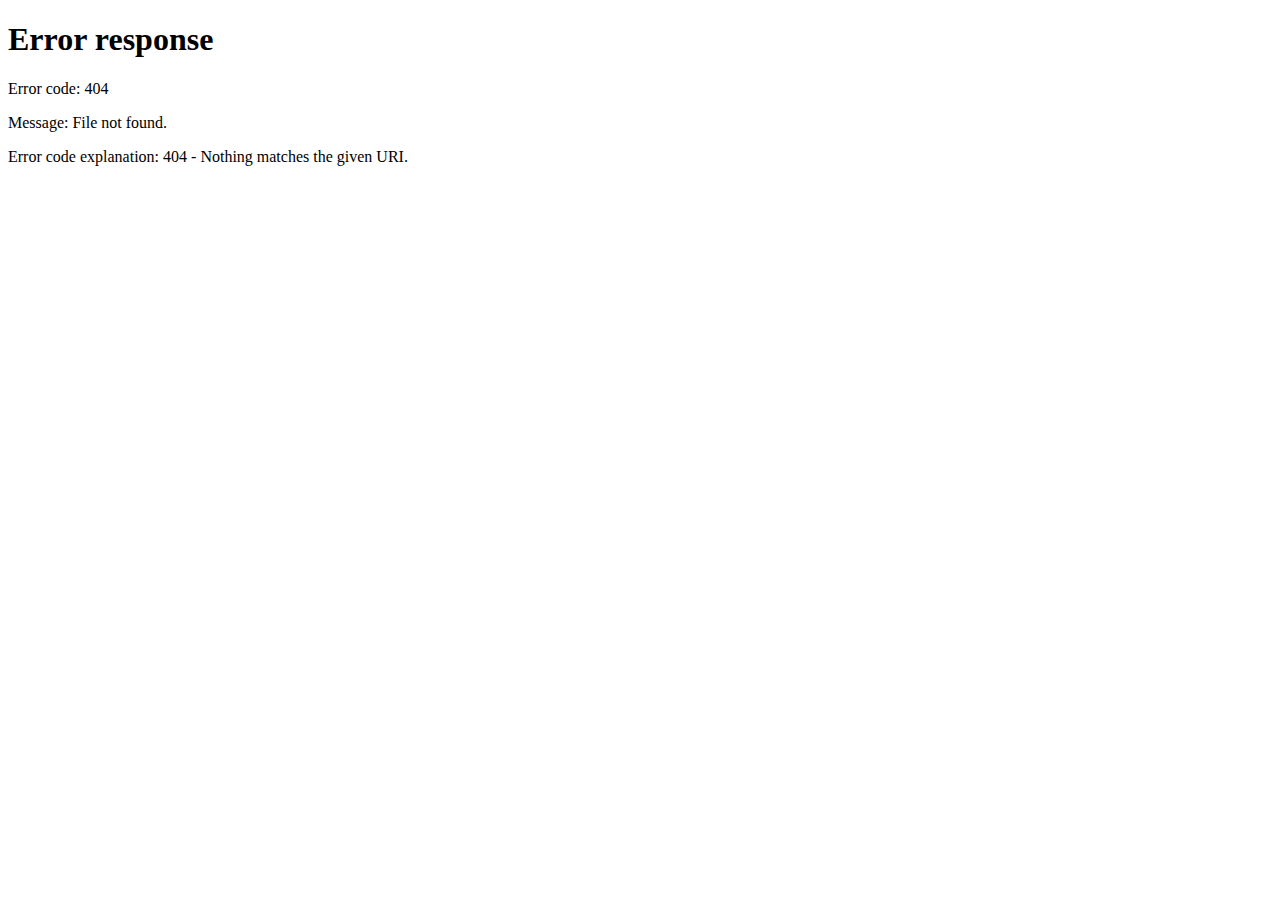
==== commit eb628bec: "UpdateCommit" ====
--- a/index.html
+++ b/index.html
@@ -4,88 +4,305 @@
 <head>
     <meta charset="UTF-8">
     <meta name="viewport" content="width=device-width, initial-scale=1.0">
-    <link rel="stylesheet" href="StyleLogin.css">
-    <title>Login Ead</title>
+    <title>EaDTEC AVA</title>
+
+    <script>
+        // Verificar se o usuário está autenticado
+        if (!sessionStorage.getItem('autenticado')) {
+            // Redirecionar para login.html se não estiver autenticado
+            location.href = 'login.html';
+        }
+    </script>
+
+    <link rel="stylesheet" href="Estilo.css">
+    <link rel="stylesheet" href="https://cdnjs.cloudflare.com/ajax/libs/font-awesome/6.0.0-beta3/css/all.min.css">
 </head>
 
 <body>
 
-    <div class="container">
-
-        <div class="ImagemComplements">
-            <div class="Patrocinio">
-                <div class="imagemGead">
-                    <img src="imagens/logos.png" style="width: 330px;" alt="Logo">
-
-                </div>
-
-                <div class="imagemInst">
-                    <img src="imagens/Group 73.png" style="width: 100%;" alt="Instituições">
-                </div>
-
+    <div class="container" id="container">
+        <div class="main-header">
+            <header id="main-header" class="header">
+                <img id="logo-header" class="imagemheader" src="imagens/CETEC.png" alt="Logo">
+            </header>
+            
+            <div class="trilho" id="trilho">
+                <div class="indicador">
+                    <i class="fa-solid fa-sun" id="icon-light"></i>
+                    <i class="fa-solid fa-moon" id="icon-dark" style="display: none;"></i>
+                </div>
+            </div>
+
+            <button class="botao-sair" style="color: white; cursor: pointer;" id="sairButton">
+                Sair <i class="fa-solid fa-door-open"></i>
+            </button>
+
+
+
+        </div>
+
+
+        <div class="main-content">
+            <aside class="main-sidebar">
+
+                <div class="accordion">
+                    <h3 class="accordion-title" id="Meu Espaço">
+                        <i class="fa-solid fa-user-large"></i> Meu Espaço
+                    </h3>
+
+                    <div class="accordion-painel">
+
+                        <ul>
+                            <li class="estlink"><a href="#">Correio Tec</a></li>
+                            <li class="estlink"><a href="#">Meu Blog</a></li>
+                            <li class="estlink"><a href="#">Meu Perfil</a></li>
+                            <li class="estlink"><a href="#">Informações Acadêmicas</a></li>
+                            <li class="estlink"><a href="#">Estágio</a></li>
+                            <li class="estlink"><a href="#">Conheça-nos</a></li>
+                        </ul>
+
+                    </div>
+
+                    <div class="accordion">
+                        <h3 class="accordion-title" id="Minha Turma">
+                            <i class="fa-solid fa-user-group"></i> Minha Turma
+                        </h3>
+
+                        <div class="accordion-painel">
+
+                            <ul>
+                                <li class="estlink"><a href="#">Meus Colegas</a></li>
+                                <li class="estlink"><a href="#">Meus Tutores</a></li>
+                                <li class="estlink"><a href="#">Fóruns</a></li>
+                                <li class="estlink"><a href="#">Bate-papo Agendado</a></li>
+                                <li class="estlink"><a href="#">Bloco de Notas</a></li>
+                                <li class="estlink"><a href="#">Documentos</a></li>
+                            </ul>
+
+                        </div>
+
+                        <div class="accordion">
+                            <h3 class="accordion-title" id="Area Comum">
+                                <i class="fa-solid fa-comment-dots"></i> Area Comum
+                            </h3>
+
+                            <div class="accordion-painel">
+
+                                <ul>
+                                    <li class="estlink"><a href="#">Avisos</a></li>
+                                    <li class="estlink"><a href="#">Bate-papo Livre</a></li>
+                                    <li class="estlink"><a href="#">FAQ</a></li>
+                                    <li class="estlink"><a href="#">Glossário</a></li>
+                                    <li class="estlink"><a href="#">MediaTec</a></li>
+                                    <li class="estlink"><a href="#">Wiki Integrado</a></li>
+                                </ul>
+
+                            </div>
+            </aside>
+
+            <div class="main-section">
+
+                <div class="welcome">
+                    <h1 class="gradient-text"> Olá, Ediel</h1>
+                    <h3 class="WelcomeTxt">Bem-vindo de volta!</h3>
+                </div>
+
+                <div class="quadro-avisos">
+                    <img class="logo-quadro" src="imagens/logo EADTec.png" alt="Logo">
+                    <h3 style="color: white; text-align: center;" class="Titulo">QUADRO DE AVISOS</h3>
+                    <ul style="list-style: none;">
+                        <li class="link"><a href="#"><i class="fas fa-calendar-alt"></i> 22/03/2024 - AGENDA DA
+                                SEMANA!</a></li>
+                        <li class="link"><a href="#"><i class="fas fa-calendar-alt"></i> 21/03/2024 - Gravação
+                                Encontro
+                                Síncrono</h6></a></li>
+                        <li class="link"><a href="#"><i class="fas fa-calendar-alt"></i> 20/03/2024 - Desafio
+                                LED!</a>
+                        </li>
+                        <li class="link"><a href="#"><i class="fas fa-calendar-alt"></i> 19/03/2024 - Tecnologia
+                                da
+                                Informação</a></li>
+                    </ul>
+                </div>
+
+                <div class="bibliotecas">
+                    <div class="GloGlo">
+
+                        <div class="enviarDocs">
+                            <div class="Titulo">
+                                <h2 style="    align-items: center;
+                                display: flex;
+                                justify-content: center;
+                                margin-bottom: revert;">CorreioTec</h2>
+                            </div>
+                            <hr class="linhasSeparar" style="margin-bottom: 5px;">
+
+                            <div class="divEnvio">
+                            <h2 class="Titulo"> <b><u>Envio de Documento</u></b></h2>
+                            <h3 class="link" style="text-align: justify; font-weight: normal; padding: 2px;">
+                                Você poderá enviar os
+                                documentos faltantes
+                                referentes a sua matrícula e/ou
+                                documentos referentes a Condições Especiais de Estudos/Guarda Religiosa através
+                                do botão
+                                a
+                                seguir.</h3>
+                            <br>
+                            <button class="botao-enviar" style="cursor: pointer; color: white;">Enviar <i
+                                    class="fa-solid fa-paper-plane"></i>
+                            </button>
+                        </div>
+
+                        </div>
+
+
+                    </div>
+                    <div class="GloGlo2">
+
+                        <div class="glossario">
+                            <h2>Bibliotecas</h2>
+                        </div>
+
+                        <div class="creditos">
+                            <h2>Creditos</h2>
+                        </div>
+
+                    </div>
+
+
+                </div>
+
+            </div>
+
+            <div class="perfil-section">
+
+                <div class="perfil">
+                    <h2 style="color: white; padding: 10px; align-items: first baseline;"> Perfil </h2>
+                    <div class="content-Conteudo">
+                        <div class="conteudo">
+                            <button class="Ocutar">
+                            </button>
+                            <br>
+                            <h4>EDIEL INACIO DE OLIVEIRA SILVA</h4>
+                            <h2 style="margin-bottom: 10px;">Ediel</h2>
+                            <hr class="linhasSeparar" style="margin-bottom: 5px;">
+                            <div style="height: 20px; margin-bottom: 2px; display: flex;">
+                                <h5>Modalidade:</h5>
+                                <h5 style="font-weight: normal; text-align: left;">Online</h5>
+                                <h5 style="margin-left: 60px;">SP24AO0243376</h5>
+                            </div>
+                            <hr class="linhasSeparar" style="margin-bottom: 7px;">
+                            <div
+                                style="height: 150px; margin-bottom: 10px; display: flex; align-items: center; justify-content: space-around;">
+                                <h3> Graficos </h3>
+                            </div>
+                            <hr class="linhasSeparar" style="margin-bottom: 5px;">
+                            <div
+                                style="height: 50px; margin-bottom: 10px; display: flex; align-items: center; justify-content: space-around;">
+                                <h5>(Desenvolvimento de Sistemas, Modulo 1)</h5>
+                            </div>
+                        </div>
+                    </div>
+                </div>
+
+                <div class="accordion">
+                    <h3 class="accordionPerfil-title" id="Meu Espaço">
+                        <i class="fa-solid fa-list"></i> Aulas/Agendas
+                    </h3>
+
+                    <div class="accordion-perfil">
+                        <div class="scroll-container">
+                            <ul>
+                                <li class="estlink"><a href="#">
+                                        <h5 style="font-weight: normal;">Agenda 05 - Desenvolvimento de Sistemas
+                                        </h5>
+                                    </a></li>
+                                <li class="estlink"><a href="#">
+                                        <h5 style="font-weight: normal;">Agenda 06 - Tecnologias da Informação I
+                                        </h5>
+                                    </a></li>
+                                <li class="estlink"><a href="#">
+                                        <h5 style="font-weight: normal;">Agenda 07 - Tecnologias da Informação
+                                            II</h5>
+                                    </a></li>
+                                <li class="estlink"><a href="#">
+                                        <h5 style="font-weight: normal;">Agenda 08 - Tecnologias da Informação
+                                            III</h5>
+                                    </a></li>
+                                <li class="estlink"><a href="#">
+                                        <h5 style="font-weight: normal;">Agenda 05 - Desenvolvimento de Sistemas
+                                        </h5>
+                                    </a></li>
+                                <li class="estlink"><a href="#">
+                                        <h5 style="font-weight: normal;">Agenda 06 - Tecnologias da Informação I
+                                        </h5>
+                                    </a></li>
+                                <li class="estlink"><a href="#">
+                                        <h5 style="font-weight: normal;">Agenda 07 - Tecnologias da Informação
+                                            II</h5>
+                                    </a></li>
+                                <li class="estlink"><a href="#">
+                                        <h5 style="font-weight: normal;">Agenda 08 - Tecnologias da Informação
+                                            III</h5>
+                                    </a></li>
+                                <li class="estlink"><a href="#">
+                                        <h5 style="font-weight: normal;">Agenda 05 - Desenvolvimento de Sistemas
+                                        </h5>
+                                    </a></li>
+                                <li class="estlink"><a href="#">
+                                        <h5 style="font-weight: normal;">Agenda 06 - Tecnologias da Informação I
+                                        </h5>
+                                    </a></li>
+                                <li class="estlink"><a href="#">
+                                        <h5 style="font-weight: normal;">Agenda 07 - Tecnologias da Informação
+                                            II</h5>
+                                    </a></li>
+                                <li class="estlink"><a href="#">
+                                        <h5 style="font-weight: normal;">Agenda 08 - Tecnologias da Informação
+                                            III</h5>
+                                    </a></li>
+                                <li class="estlink"><a href="#">
+                                        <h5 style="font-weight: normal;">Agenda 05 - Desenvolvimento de Sistemas
+                                        </h5>
+                                    </a></li>
+                                <li class="estlink"><a href="#">
+                                        <h5 style="font-weight: normal;">Agenda 06 - Tecnologias da Informação I
+                                        </h5>
+                                    </a></li>
+                                <li class="estlink"><a href="#">
+                                        <h5 style="font-weight: normal;">Agenda 07 - Tecnologias da Informação
+                                            II</h5>
+                                    </a></li>
+                                <li class="estlink"><a href="#">
+                                        <h5 style="font-weight: normal;">Agenda 08 - Tecnologias da Informação
+                                            III</h5>
+                                    </a></li>
+                                <li class="estlink"><a href="#">
+                                        <h5 style="font-weight: normal;">Agenda 05 - Desenvolvimento de Sistemas
+                                        </h5>
+                                    </a></li>
+                                <li class="estlink"><a href="#">
+                                        <h5 style="font-weight: normal;">Agenda 06 - Tecnologias da Informação I
+                                        </h5>
+                                    </a></li>
+                                <li class="estlink"><a href="#">
+                                        <h5 style="font-weight: normal;">Agenda 07 - Tecnologias da Informação
+                                            II</h5>
+                                    </a></li>
+                                <li class="estlink"><a href="#">
+                                        <h5 style="font-weight: normal;">Agenda 08 - Tecnologias da Informação
+                                            III</h5>
+                                    </a></li>
+                            </ul>
+                        </div>
+                    </div>
+                </div>
             </div>
         </div>
 
-        <div class="Login">
-            <div style="width: 100%; height: 100%; display: flex; justify-content: center; align-items: center; flex-direction: column;">
-                <div class="engloba" style="position:fixed;">
-                    <div style=" height: 60px; color: white;">
-                        <h2>AMBIENTE VIRTUAL</h2>
-                        <p style="font-weight: normal; text-align: left;">Ambiente Virtual de Aprendizagem para os
-                            Cursos Técnicos a Distância do Centro Paula Souza - EaDTEC</p>
-                    </div>
-
-                    <div
-                        style="width: 100%; height: 250px; display: flex; justify-content: center; align-items: center;">
-                        <form>
-                            <input type="text" placeholder="email/Ra do aluno" id="login">
-                            <input type="password" placeholder="senha" id="senha">
-
-                            <div
-                                style="width: 100%; height: 45px; display: flex; gap: 4rem; color: white; justify-content: center;">
-                                <h5 style="cursor: pointer; font-size: x-small;">[ ] Relembra-me</h5>
-                                <h5 style="cursor: pointer; font-size: x-small;">Validar Documentos?</h5>
-                                <h5 style="cursor: pointer; font-size: x-small;">Esqueceu a Senha?</h5>
-                            </div>
-
-                            <div style="width: 100%; height: 45px;">
-                                <input type="submit" placeholder="Entrar" onclick="logar(); return false" style="background-color: #4F6B5C; width: 150px; height: 45px; border-radius: 10px; color: white; border: 0; cursor: pointer;">
-                            </div>
-                        </form>
-                    </div>
-                    </form>
-                </div>
-                <div
-                style="width: 100%; height: 100%; display: flex; justify-content: end; align-items: end; padding: 10px;">
-                <a href="https://AmbienteVirtual" style="color: white;">Manual do Ambiente Virtual</a>
-            </div>
-            </div>
-
-           
-
-
-        </div>
     </div>
-
-    <script>
-
-        function logar(){
-
-            var login = document.getElementById('login').value;
-            var senha = document.getElementById('senha').value;
-
-            if(login == "ediel.silva5@etec.com" && senha == "edieletec"){
-                sessionStorage.setItem('autenticado', 'true');
-                location.href = "index.html";
-            }else{
-                alert('Usuario ou senha incorretos')
-
-            }
-        }
-
-    </script>
-
-
+    <script src="dark_Lightbutton.js"></script>
+    <script src="Sidebar.js"></script>
+    <script src="botaoSair.js"></script>
 </body>
-
 </html>--- a/Estilo.css
+++ b/Estilo.css
@@ -0,0 +1,815 @@
+* {
+    margin: 0;
+    padding: 0;
+    font-family: Arial, Helvetica, sans-serif;
+}
+
+.container {
+    background-color: #D2CDB9;
+    transition: .5s;
+}
+
+.linhasSeparar {
+    background-color: #E0E0E0;
+    border: 0.1px #E0E0E0 solid;
+}
+
+.main-content {
+    width: 100%;
+    height: 116vh;
+    display: grid;
+    grid-template-columns: 1fr 2fr 1fr;
+    gap: 2rem;
+}
+
+/* Cabeçalho Campo */
+
+.main-header {
+    background-color: #FFFFFF;
+    margin-bottom: 40px;
+    height: 50px;
+    justify-content: space-between;
+    align-items: center;
+    display: flex;
+}
+
+/* Botao DarkMode */
+.trilho {
+    width: 51px;
+    height: 20px;
+    background-color: #000000;
+    border-radius: 50px;
+    position: relative;
+    cursor: pointer;
+    border: 2px black solid;
+    display: flex;
+    justify-content: space-between;
+    align-items: center;
+}
+
+.trilho .indicador {
+    width: 21px;
+    height: 20px;
+    background-color: #ffffff;
+    border-radius: 50px;
+    transform: scale(.9);
+    position: absolute;
+    left: 0;
+    transition: .5s;
+}
+
+.trilho .fa-sun {
+    font-size: 20px;
+    color: rgb(0, 0, 0);
+}
+
+.trilho .fa-moon {
+    font-size: 20px;
+    color: rgb(255, 255, 255);
+}
+
+.trilho.dark {
+    background-color: white;
+}
+
+.trilho.dark .indicador {
+    left: 30px;
+    background-color: rgb(0, 0, 0);
+}
+
+
+
+.botao-sair {
+    background-color: #4F6B5C;
+    width: 60px;
+    height: 20px;
+    border-radius: 4px 0px 0px 4px;
+    border: rgb(0, 0, 0)
+}
+
+.imagemheader {
+    width: 100%;
+    height: 30px;
+    padding: 10px;
+}
+
+
+/* Barra de procura Campo */
+
+
+.main-sidebar {
+    margin-left: 20px;
+}
+
+.accordion-title {
+    border-radius: 20px;
+    background-color: #FFFFFF;
+    color: #000;
+    padding: 10px;
+    width: 80%;
+    margin-bottom: 10px;
+    text-align: center;
+    cursor: pointer;
+}
+
+.accordion-painel {
+    background-color: white;
+    padding: 10px;
+    border-radius: 0px 10px 10px 10px;
+    margin-left: 20px;
+    margin-bottom: 20px;
+    display: none;
+    transition: max-height 0.3s ease;
+    overflow: hidden;
+}
+
+.estlink a {
+    text-decoration: none;
+    color: rgb(0, 0, 0);
+    cursor: pointer;
+}
+
+.estlink {
+    margin-bottom: 10px;
+    list-style: none;
+    text-decoration: none;
+    color: rgb(0, 0, 0);
+    border-bottom: 1px solid #E0E0E0;
+}
+
+
+/* Quadro de avisos Campo */
+
+.main-section {
+    align-items: center;
+}
+
+.welcome {
+    margin-left: 10px;
+    margin-bottom: 10px;
+    text-align: center;
+    flex-direction: column;
+    align-items: flex-start;
+    display: flex;
+}
+
+.gradient-text {
+    background: linear-gradient(to right, #0C522D, #00A399);
+    -webkit-background-clip: text;
+    background-clip: text;
+    -webkit-text-fill-color: transparent;
+    color: transparent;
+    text-shadow: 2px 2px 5px rgba(0, 0, 0, 0.3);
+}
+
+
+.quadro-avisos {
+    height: 30vh;
+    background-color: #4d6b5c;
+    border: 6px solid #b49984;
+    border-radius: 10px;
+    flex-direction: column;
+    display: flex;
+    gap: 2rem;
+    padding: 20px;
+    margin-bottom: 20px;
+    position: relative;
+}
+
+.logo-quadro {
+    width: 7%;
+    position: absolute;
+    bottom: 0;
+    right: 0;
+    padding: 10px;
+}
+
+.bibliotecas {
+    width: 100%;
+    height: 66vh;
+    display: flex;
+    justify-content: space-between;
+}
+
+
+.enviarDocs {
+    width: 85%;
+    height: 61vh;
+    background-color: #fff;
+    padding: 20px;
+    border-radius: 10px 0px 10px 10px;
+}
+
+.divEnvio{
+    display: flex;
+    flex-direction: column;
+    flex-wrap: nowrap;
+    justify-content: center;
+    align-items: center;
+    gap: 1.5rem;
+    margin-top: 20px;
+}
+
+.botao-enviar {
+    margin-bottom: 10px;
+    border: 0px;
+    background-color: #4f6b5c;
+    color: white;
+    border-radius: 10px;
+    width: 50%;
+    padding: 10px;
+    display: block;
+    margin-left: auto;
+    margin-right: auto;
+}
+
+.GloGlo {
+    width: 50%;
+    display: flex;
+    flex-direction: column;
+
+}
+
+.GloGlo2 {
+    display: flex;
+    flex-direction: column;
+    align-items: flex-end;
+    width: 50%;
+}
+
+.glossario {
+    width: 85%;
+    background-color: #fff;
+    padding: 20px;
+    border-radius: 0px 10px 10px 10px;
+    height: 55vh;
+    margin-bottom: 10px;
+    display: flex;
+    justify-content: center;
+    align-items: center;
+}
+
+.creditos {
+    background-color: #ffffff;
+    height: 40px;
+    width: 96%;
+    border-radius: 0px 0px 10px 10px;
+    display: flex;
+    justify-content: center;
+    align-items: center;
+}
+
+.link {
+    margin-bottom: 10px;
+    list-style: none;
+}
+
+.link a {
+    text-decoration: none;
+    color: rgb(255, 255, 255);
+}
+
+/* Perfil Campo */
+
+.perfil-section {
+    margin-right: 20px;
+}
+
+.perfil {
+    background-color: #101112;
+    border-radius: 10px;
+    width: 100%;
+    height: 80vh;
+}
+
+.content-Conteudo {
+    border-radius: 10px;
+    width: 100%;
+    height: 73.7vh;
+    align-items: last baseline;
+    justify-content: flex-end;
+    display: flex;
+}
+
+.conteudo {
+
+    background-color: #ffffff;
+    border-radius: 10px 10px 0px 0px;
+    width: 100%;
+    height: 45vh;
+    padding: 10px;
+    margin: 0px 15px 0px;
+}
+
+.Ocutar {
+    background-color: black;
+    width: 18%;
+    height: 4px;
+    border-radius: 100px;
+    border: 0;
+    display: block;
+    margin-left: auto;
+    margin-right: auto;
+    cursor: pointer;
+}
+
+
+.accordionPerfil-title {
+    border-radius: 20px;
+    background-color: #FFFFFF;
+    color: #000;
+    padding: 10px;
+    width: 80%;
+    margin-top: 10px;
+    margin-bottom: 10px;
+    text-align: center;
+    cursor: pointer;
+    margin-left: 7%;
+
+}
+
+.accordion-perfil {
+    background-color: white;
+    padding: 10px;
+    border-radius: 10px;
+    height: 177px;
+    display: none;
+}
+
+.scroll-container {
+    height: 100%;
+    overflow: auto;
+    /* Ativa a barra de rolagem */
+}
+
+/* Estiliza a barra de rolagem */
+.scroll-container::-webkit-scrollbar {
+    width: 7px;
+    border: 2px #E0E0E0 solid;
+    border-radius: 10px;
+}
+
+/* Estiliza o polegar da barra de rolagem */
+.scroll-container::-webkit-scrollbar-thumb {
+    background-color: #afacac;
+    border: 2px #afacac solid;
+    border-radius: 10px;
+    cursor: pointer;
+}
+
+
+/*DarkMode*/
+
+/* Background*/
+.container.dark {
+    background-color: #5B6861;
+}
+
+.container.dark .main-header {
+    background-color: #000;
+}
+
+/* main-SideBar */
+
+.container.dark .accordion-painel {
+    background-color: #000;
+    color: #ffffff;
+}
+
+.container.dark .accordion-title {
+    background-color: #000;
+    color: #ffffff;
+}
+
+.container.dark a {
+    color: #fff;
+}
+
+/* main-Section */
+
+.container.dark .WelcomeTxt {
+    color: #fff;
+}
+
+.container.dark .enviarDocs {
+    background-color: #000;
+    color: white;
+}
+
+.container.dark .glossario {
+    background-color: #000;
+    color: white;
+}
+
+.container.dark .creditos {
+    background-color: #000;
+    color: white;
+}
+
+.container.dark .gradient-text {
+    background: linear-gradient(to right, #ffffff, #BEBEBE);
+    -webkit-background-clip: text;
+    background-clip: text;
+    -webkit-text-fill-color: transparent;
+    color: transparent;
+    text-shadow: 2px 2px 5px rgba(0, 0, 0, 0.3);
+}
+
+/* Main-Perfil */
+
+.container.dark .conteudo {
+    background-color: #000;
+    color: white;
+}
+
+.container.dark .Ocutar {
+    background-color: white;
+}
+
+.container.dark .accordion-perfil {
+    background-color: #000;
+    color: white;
+}
+
+.container.dark .accordionPerfil-title {
+    background-color: #000;
+    color: white;
+}
+
+.container.dark .scroll-container {
+    border: white;
+}
+
+.container.dark .scroll-container::-webkit-scrollbar-thumb {
+    background-color: white;
+    border: white;
+}
+
+/* Reponsive Camp */
+
+@media (max-width: 480px) and (max-width: 780px) {
+
+    .container {
+        background-color: #D2CDB9;
+        transition: .5s;
+        width: 100%;
+    }
+
+    .linhasSeparar {
+        background-color: #E0E0E0;
+        border: 0.1px #E0E0E0 solid;
+    }
+
+    .main-content {
+        width: 100%;
+        height: 100vh;
+        display: flex;
+        gap: 2rem;
+        flex-direction: column;
+        align-items: center;
+    }
+
+
+    /* Cabeçalho Campo */
+
+    .main-header {
+        background-color: #FFFFFF;
+        margin-bottom: 40px;
+        height: 50px;
+        justify-content: space-between;
+        align-items: center;
+        display: flex;
+    }
+
+    /* Botao DarkMode */
+    .trilho {
+        width: 51px;
+        height: 20px;
+        background-color: #000000;
+        border-radius: 50px;
+        position: relative;
+        cursor: pointer;
+        border: 2px black solid;
+        display: flex;
+        display: none;
+        justify-content: space-between;
+        align-items: center;
+    }
+
+    .trilho .indicador {
+        width: 21px;
+        height: 20px;
+        background-color: #ffffff;
+        border-radius: 50px;
+        transform: scale(.9);
+        position: absolute;
+        left: 0;
+        transition: .5s;
+    }
+
+    .trilho .fa-sun {
+        font-size: 20px;
+        color: rgb(0, 0, 0);
+    }
+
+    .trilho .fa-moon {
+        font-size: 20px;
+        color: rgb(255, 255, 255);
+    }
+
+    .trilho.dark {
+        background-color: white;
+    }
+
+    .trilho.dark .indicador {
+        left: 30px;
+        background-color: rgb(0, 0, 0);
+    }
+
+
+
+    .botao-sair {
+        background-color: #4F6B5C;
+        width: 60px;
+        height: 20px;
+        border-radius: 4px 0px 0px 4px;
+        border: rgb(0, 0, 0);
+    }
+
+    .imagemheader {
+        width: 100%;
+        height: 30px;
+        padding: 10px;
+        display: none;
+    }
+
+
+
+    /* Barra de procura Campo */
+
+
+    .main-sidebar {
+        margin-left: 20px;
+        display: none;
+    }
+
+    .accordion-title {
+        border-radius: 20px;
+        background-color: #FFFFFF;
+        color: #000;
+        padding: 10px;
+        width: 80%;
+        margin-bottom: 10px;
+        text-align: center;
+        cursor: pointer;
+    }
+
+    .accordion-painel {
+        background-color: white;
+        padding: 10px;
+        border-radius: 0px 10px 10px 10px;
+        margin-left: 20px;
+        margin-bottom: 20px;
+        display: none;
+        transition: max-height 0.3s ease;
+        overflow: hidden;
+    }
+
+
+    .estlink a {
+        text-decoration: none;
+        color: rgb(0, 0, 0);
+        cursor: pointer;
+    }
+
+    .estlink {
+        margin-bottom: 10px;
+        list-style: none;
+        text-decoration: none;
+        color: rgb(0, 0, 0);
+        border-bottom: 1px solid #E0E0E0;
+    }
+
+
+    /* Quadro de avisos Campo */
+
+    .main-section {
+        display: flex;
+        align-items: center;
+        justify-content: center;
+        flex-direction: column;
+    }
+    
+    .welcome{
+        margin-left: 10px;
+        margin-bottom: 10px;
+        text-align: center;
+        display: none;
+    }
+
+    .gradient-text {
+        background: linear-gradient(to right, #0C522D, #00A399);
+        -webkit-background-clip: text;
+        background-clip: text;
+        -webkit-text-fill-color: transparent;
+        color: transparent;
+        text-shadow: 2px 2px 5px rgba(0, 0, 0, 0.3);
+    }
+
+
+    .quadro-avisos {
+        height: 150px;
+        width: 350px;
+        background-color: #4d6b5c;
+        border: 6px solid #b49984;
+        border-radius: 10px;
+        flex-direction: column;
+        align-items: stretch;
+        display: flex;
+        gap: 2rem;
+        padding: 20px;
+        margin-bottom: 15px;
+        position: relative;
+    }
+
+    .logo-quadro {
+        width: 7%;
+        position: absolute;
+        bottom: 0;
+        right: 0;
+        padding: 10px;
+    }
+
+    .bibliotecas {
+        width: 100%;
+        height: 66vh;
+        display: flex;
+        justify-content: normal;
+        flex-direction: column;
+    }
+
+
+    .enviarDocs {
+        width: 360px;
+        height: 330px;
+        background-color: #fff;
+        padding: 20px;
+        border-radius: 10px;
+        margin-bottom: 15px;
+    }
+
+    .botao-enviar {
+        margin-bottom: 10px;
+        border: 0px;
+        background-color: #4f6b5c;
+        color: white;
+        border-radius: 10px;
+        width: 50%;
+        padding: 10px;
+        display: block;
+        margin-left: auto;
+        margin-right: auto;
+    }
+
+    .GloGlo {
+        width: 100%;
+        display: flex;
+        flex-direction: column;
+        align-items: center;
+    }
+
+    .GloGlo2 {
+        display: flex;
+        flex-direction: column;
+        align-items: center;
+        width: 100%;
+    }
+
+    .glossario {
+        width: 360px;
+        height: 245px;
+        background-color: #fff;
+        padding: 20px;
+        border-radius: 10px;
+        margin-bottom: 10px;
+        display: flex;
+        justify-content: center;
+        align-items: center;
+    }
+
+    .creditos {
+        background-color: #ffffff;
+        height: 50px;
+        width: 100%;
+        border-radius: 0px 0px 10px 10px;
+        display: flex;
+        justify-content: center;
+        align-items: center;
+    }
+
+    .Titulo {
+        height: 66px;
+        display: flex;
+        justify-content: center;
+        align-items: center;
+    }
+
+    .link {
+        list-style: none;
+        font-size: small;
+    }
+
+    .link a {
+        text-decoration: none;
+        color: rgb(255, 255, 255);
+    }
+
+    /* Perfil Campo */
+
+    .perfil-section {
+        margin-right: 20px;
+        display: none;
+    }
+
+    .perfil {
+        background-color: #101112;
+        border-radius: 10px;
+        width: 100%;
+        height: 80vh;
+    }
+
+    .content-Conteudo {
+        border-radius: 10px;
+        width: 100%;
+        height: 73.7vh;
+        align-items: last baseline;
+        justify-content: flex-end;
+        display: flex;
+    }
+
+    .conteudo {
+
+        background-color: #ffffff;
+        border-radius: 10px 10px 0px 0px;
+        width: 100%;
+        height: 45vh;
+        padding: 10px;
+        margin: 0px 15px 0px;
+    }
+
+    .Ocutar {
+        background-color: black;
+        width: 18%;
+        height: 4px;
+        border-radius: 100px;
+        border: 0;
+        display: block;
+        margin-left: auto;
+        margin-right: auto;
+        cursor: pointer;
+    }
+
+
+    .accordionPerfil-title {
+        border-radius: 20px;
+        background-color: #FFFFFF;
+        color: #000;
+        padding: 10px;
+        width: 80%;
+        margin-top: 10px;
+        margin-bottom: 10px;
+        text-align: center;
+        cursor: pointer;
+        margin-left: 7%;
+
+    }
+
+    .accordion-perfil {
+        background-color: white;
+        padding: 10px;
+        border-radius: 10px;
+        height: 177px;
+        display: none;
+    }
+
+    .scroll-container {
+        height: 100%;
+        overflow: auto;
+        /* Ativa a barra de rolagem */
+    }
+
+    /* Estiliza a barra de rolagem */
+    .scroll-container::-webkit-scrollbar {
+        width: 7px;
+        border: 2px #E0E0E0 solid;
+        border-radius: 10px;
+    }
+
+    /* Estiliza o polegar da barra de rolagem */
+    .scroll-container::-webkit-scrollbar-thumb {
+        background-color: #afacac;
+        border: 2px #afacac solid;
+        border-radius: 10px;
+        cursor: pointer;
+    }
+}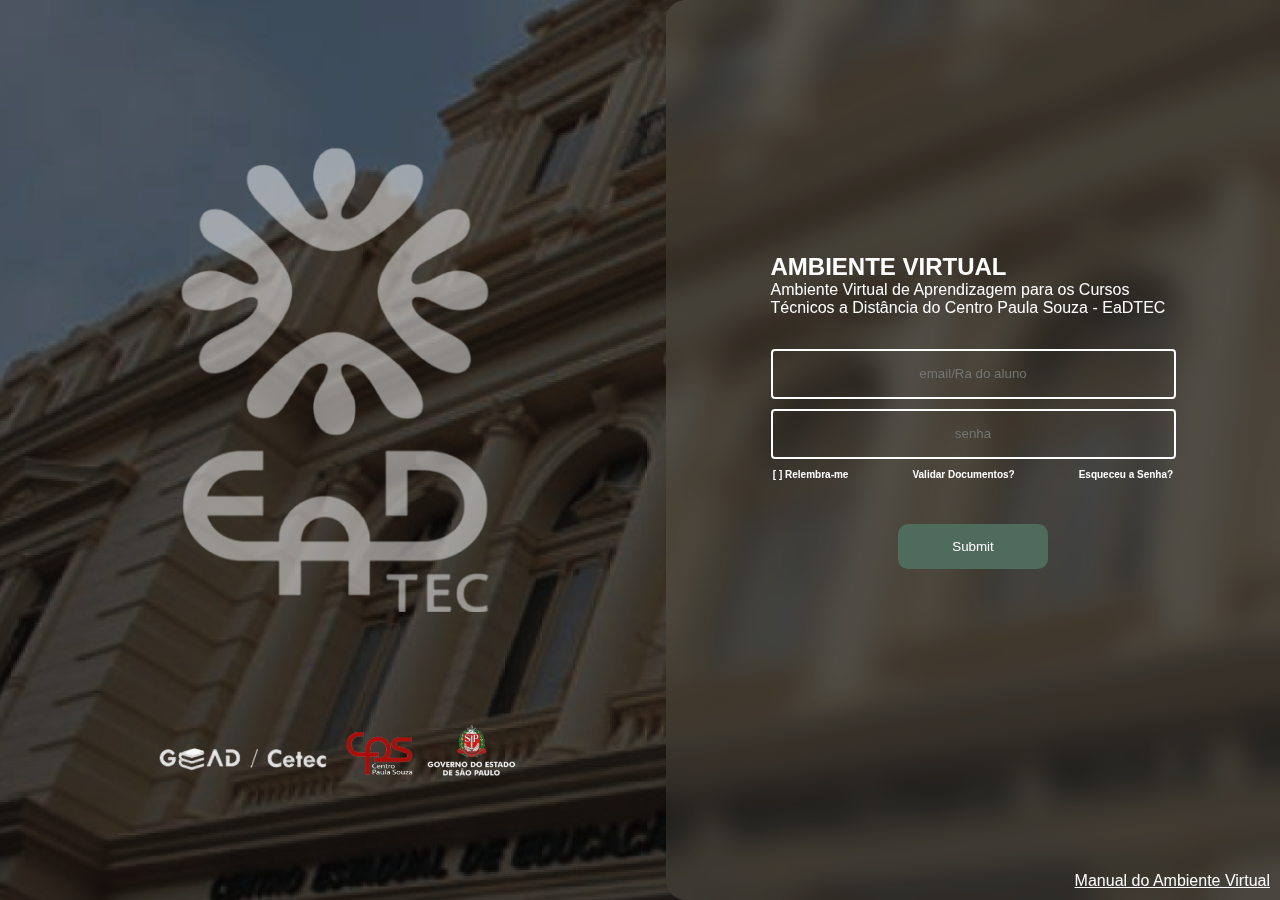
==== commit f3a1a99e: "commit" ====
--- a/index.html
+++ b/index.html
@@ -4,305 +4,71 @@
 <head>
     <meta charset="UTF-8">
     <meta name="viewport" content="width=device-width, initial-scale=1.0">
-    <title>EaDTEC AVA</title>
-
-    <script>
-        // Verificar se o usuário está autenticado
-        if (!sessionStorage.getItem('autenticado')) {
-            // Redirecionar para login.html se não estiver autenticado
-            location.href = 'login.html';
-        }
-    </script>
-
-    <link rel="stylesheet" href="Estilo.css">
-    <link rel="stylesheet" href="https://cdnjs.cloudflare.com/ajax/libs/font-awesome/6.0.0-beta3/css/all.min.css">
+    <link rel="stylesheet" href="StyleLogin.css">
+    <title>Login Ead</title>
 </head>
 
 <body>
 
-    <div class="container" id="container">
-        <div class="main-header">
-            <header id="main-header" class="header">
-                <img id="logo-header" class="imagemheader" src="imagens/CETEC.png" alt="Logo">
-            </header>
-            
-            <div class="trilho" id="trilho">
-                <div class="indicador">
-                    <i class="fa-solid fa-sun" id="icon-light"></i>
-                    <i class="fa-solid fa-moon" id="icon-dark" style="display: none;"></i>
+    <div class="container">
+
+        <div class="ImagemComplements">
+            <div class="Patrocinio">
+                <div class="imagemGead">
+                    <img src="imagens/logos.png" style="width: 330px;" alt="Logo">
+
+                </div>
+
+                <div class="imagemInst">
+                    <img src="imagens/Group 73.png" style="width: 100%;" alt="Instituições">
+                </div>
+
+            </div>
+        </div>
+
+        <div class="Login">
+            <div
+                style="width: 100%; height: 100%; display: flex; justify-content: center; align-items: center; flex-direction: column;">
+                <div class="engloba" style="position:fixed;">
+                    <div style=" height: 60px; color: white;">
+                        <h2>AMBIENTE VIRTUAL</h2>
+                        <p style="font-weight: normal; text-align: left;">Ambiente Virtual de Aprendizagem para os
+                            Cursos Técnicos a Distância do Centro Paula Souza - EaDTEC</p>
+                    </div>
+
+                    <div
+                        style="width: 100%; height: 250px; display: flex; justify-content: center; align-items: center;">
+                        <form>
+                            <input type="text" placeholder="email/Ra do aluno" id="login">
+                            <input type="password" placeholder="senha" id="senha">
+
+                            <div
+                                style="width: 100%; height: 45px; display: flex; gap: 4rem; color: white; justify-content: center;">
+                                <h5 style="cursor: pointer; font-size: x-small;">[ ] Relembra-me</h5>
+                                <h5 style="cursor: pointer; font-size: x-small;">Validar Documentos?</h5>
+                                <h5 style="cursor: pointer; font-size: x-small;">Esqueceu a Senha?</h5>
+                            </div>
+
+                            <div style="width: 100%; height: 45px;">
+                                <input type="submit" placeholder="Entrar" onclick="logar(); return false"
+                                    style="background-color: #4F6B5C; width: 150px; height: 45px; border-radius: 10px; color: white; border: 0; cursor: pointer;">
+                            </div>
+                        </form>
+                    </div>
+                    </form>
+                </div>
+                <div
+                    style="width: 100%; height: 100%; display: flex; justify-content: end; align-items: end; padding: 10px;">
+                    <a href="https://AmbienteVirtual" style="color: white;">Manual do Ambiente Virtual</a>
                 </div>
             </div>
 
-            <button class="botao-sair" style="color: white; cursor: pointer;" id="sairButton">
-                Sair <i class="fa-solid fa-door-open"></i>
-            </button>
 
 
 
         </div>
+    </div>
+    <script src="login.js"></script>
+</body>
 
-
-        <div class="main-content">
-            <aside class="main-sidebar">
-
-                <div class="accordion">
-                    <h3 class="accordion-title" id="Meu Espaço">
-                        <i class="fa-solid fa-user-large"></i> Meu Espaço
-                    </h3>
-
-                    <div class="accordion-painel">
-
-                        <ul>
-                            <li class="estlink"><a href="#">Correio Tec</a></li>
-                            <li class="estlink"><a href="#">Meu Blog</a></li>
-                            <li class="estlink"><a href="#">Meu Perfil</a></li>
-                            <li class="estlink"><a href="#">Informações Acadêmicas</a></li>
-                            <li class="estlink"><a href="#">Estágio</a></li>
-                            <li class="estlink"><a href="#">Conheça-nos</a></li>
-                        </ul>
-
-                    </div>
-
-                    <div class="accordion">
-                        <h3 class="accordion-title" id="Minha Turma">
-                            <i class="fa-solid fa-user-group"></i> Minha Turma
-                        </h3>
-
-                        <div class="accordion-painel">
-
-                            <ul>
-                                <li class="estlink"><a href="#">Meus Colegas</a></li>
-                                <li class="estlink"><a href="#">Meus Tutores</a></li>
-                                <li class="estlink"><a href="#">Fóruns</a></li>
-                                <li class="estlink"><a href="#">Bate-papo Agendado</a></li>
-                                <li class="estlink"><a href="#">Bloco de Notas</a></li>
-                                <li class="estlink"><a href="#">Documentos</a></li>
-                            </ul>
-
-                        </div>
-
-                        <div class="accordion">
-                            <h3 class="accordion-title" id="Area Comum">
-                                <i class="fa-solid fa-comment-dots"></i> Area Comum
-                            </h3>
-
-                            <div class="accordion-painel">
-
-                                <ul>
-                                    <li class="estlink"><a href="#">Avisos</a></li>
-                                    <li class="estlink"><a href="#">Bate-papo Livre</a></li>
-                                    <li class="estlink"><a href="#">FAQ</a></li>
-                                    <li class="estlink"><a href="#">Glossário</a></li>
-                                    <li class="estlink"><a href="#">MediaTec</a></li>
-                                    <li class="estlink"><a href="#">Wiki Integrado</a></li>
-                                </ul>
-
-                            </div>
-            </aside>
-
-            <div class="main-section">
-
-                <div class="welcome">
-                    <h1 class="gradient-text"> Olá, Ediel</h1>
-                    <h3 class="WelcomeTxt">Bem-vindo de volta!</h3>
-                </div>
-
-                <div class="quadro-avisos">
-                    <img class="logo-quadro" src="imagens/logo EADTec.png" alt="Logo">
-                    <h3 style="color: white; text-align: center;" class="Titulo">QUADRO DE AVISOS</h3>
-                    <ul style="list-style: none;">
-                        <li class="link"><a href="#"><i class="fas fa-calendar-alt"></i> 22/03/2024 - AGENDA DA
-                                SEMANA!</a></li>
-                        <li class="link"><a href="#"><i class="fas fa-calendar-alt"></i> 21/03/2024 - Gravação
-                                Encontro
-                                Síncrono</h6></a></li>
-                        <li class="link"><a href="#"><i class="fas fa-calendar-alt"></i> 20/03/2024 - Desafio
-                                LED!</a>
-                        </li>
-                        <li class="link"><a href="#"><i class="fas fa-calendar-alt"></i> 19/03/2024 - Tecnologia
-                                da
-                                Informação</a></li>
-                    </ul>
-                </div>
-
-                <div class="bibliotecas">
-                    <div class="GloGlo">
-
-                        <div class="enviarDocs">
-                            <div class="Titulo">
-                                <h2 style="    align-items: center;
-                                display: flex;
-                                justify-content: center;
-                                margin-bottom: revert;">CorreioTec</h2>
-                            </div>
-                            <hr class="linhasSeparar" style="margin-bottom: 5px;">
-
-                            <div class="divEnvio">
-                            <h2 class="Titulo"> <b><u>Envio de Documento</u></b></h2>
-                            <h3 class="link" style="text-align: justify; font-weight: normal; padding: 2px;">
-                                Você poderá enviar os
-                                documentos faltantes
-                                referentes a sua matrícula e/ou
-                                documentos referentes a Condições Especiais de Estudos/Guarda Religiosa através
-                                do botão
-                                a
-                                seguir.</h3>
-                            <br>
-                            <button class="botao-enviar" style="cursor: pointer; color: white;">Enviar <i
-                                    class="fa-solid fa-paper-plane"></i>
-                            </button>
-                        </div>
-
-                        </div>
-
-
-                    </div>
-                    <div class="GloGlo2">
-
-                        <div class="glossario">
-                            <h2>Bibliotecas</h2>
-                        </div>
-
-                        <div class="creditos">
-                            <h2>Creditos</h2>
-                        </div>
-
-                    </div>
-
-
-                </div>
-
-            </div>
-
-            <div class="perfil-section">
-
-                <div class="perfil">
-                    <h2 style="color: white; padding: 10px; align-items: first baseline;"> Perfil </h2>
-                    <div class="content-Conteudo">
-                        <div class="conteudo">
-                            <button class="Ocutar">
-                            </button>
-                            <br>
-                            <h4>EDIEL INACIO DE OLIVEIRA SILVA</h4>
-                            <h2 style="margin-bottom: 10px;">Ediel</h2>
-                            <hr class="linhasSeparar" style="margin-bottom: 5px;">
-                            <div style="height: 20px; margin-bottom: 2px; display: flex;">
-                                <h5>Modalidade:</h5>
-                                <h5 style="font-weight: normal; text-align: left;">Online</h5>
-                                <h5 style="margin-left: 60px;">SP24AO0243376</h5>
-                            </div>
-                            <hr class="linhasSeparar" style="margin-bottom: 7px;">
-                            <div
-                                style="height: 150px; margin-bottom: 10px; display: flex; align-items: center; justify-content: space-around;">
-                                <h3> Graficos </h3>
-                            </div>
-                            <hr class="linhasSeparar" style="margin-bottom: 5px;">
-                            <div
-                                style="height: 50px; margin-bottom: 10px; display: flex; align-items: center; justify-content: space-around;">
-                                <h5>(Desenvolvimento de Sistemas, Modulo 1)</h5>
-                            </div>
-                        </div>
-                    </div>
-                </div>
-
-                <div class="accordion">
-                    <h3 class="accordionPerfil-title" id="Meu Espaço">
-                        <i class="fa-solid fa-list"></i> Aulas/Agendas
-                    </h3>
-
-                    <div class="accordion-perfil">
-                        <div class="scroll-container">
-                            <ul>
-                                <li class="estlink"><a href="#">
-                                        <h5 style="font-weight: normal;">Agenda 05 - Desenvolvimento de Sistemas
-                                        </h5>
-                                    </a></li>
-                                <li class="estlink"><a href="#">
-                                        <h5 style="font-weight: normal;">Agenda 06 - Tecnologias da Informação I
-                                        </h5>
-                                    </a></li>
-                                <li class="estlink"><a href="#">
-                                        <h5 style="font-weight: normal;">Agenda 07 - Tecnologias da Informação
-                                            II</h5>
-                                    </a></li>
-                                <li class="estlink"><a href="#">
-                                        <h5 style="font-weight: normal;">Agenda 08 - Tecnologias da Informação
-                                            III</h5>
-                                    </a></li>
-                                <li class="estlink"><a href="#">
-                                        <h5 style="font-weight: normal;">Agenda 05 - Desenvolvimento de Sistemas
-                                        </h5>
-                                    </a></li>
-                                <li class="estlink"><a href="#">
-                                        <h5 style="font-weight: normal;">Agenda 06 - Tecnologias da Informação I
-                                        </h5>
-                                    </a></li>
-                                <li class="estlink"><a href="#">
-                                        <h5 style="font-weight: normal;">Agenda 07 - Tecnologias da Informação
-                                            II</h5>
-                                    </a></li>
-                                <li class="estlink"><a href="#">
-                                        <h5 style="font-weight: normal;">Agenda 08 - Tecnologias da Informação
-                                            III</h5>
-                                    </a></li>
-                                <li class="estlink"><a href="#">
-                                        <h5 style="font-weight: normal;">Agenda 05 - Desenvolvimento de Sistemas
-                                        </h5>
-                                    </a></li>
-                                <li class="estlink"><a href="#">
-                                        <h5 style="font-weight: normal;">Agenda 06 - Tecnologias da Informação I
-                                        </h5>
-                                    </a></li>
-                                <li class="estlink"><a href="#">
-                                        <h5 style="font-weight: normal;">Agenda 07 - Tecnologias da Informação
-                                            II</h5>
-                                    </a></li>
-                                <li class="estlink"><a href="#">
-                                        <h5 style="font-weight: normal;">Agenda 08 - Tecnologias da Informação
-                                            III</h5>
-                                    </a></li>
-                                <li class="estlink"><a href="#">
-                                        <h5 style="font-weight: normal;">Agenda 05 - Desenvolvimento de Sistemas
-                                        </h5>
-                                    </a></li>
-                                <li class="estlink"><a href="#">
-                                        <h5 style="font-weight: normal;">Agenda 06 - Tecnologias da Informação I
-                                        </h5>
-                                    </a></li>
-                                <li class="estlink"><a href="#">
-                                        <h5 style="font-weight: normal;">Agenda 07 - Tecnologias da Informação
-                                            II</h5>
-                                    </a></li>
-                                <li class="estlink"><a href="#">
-                                        <h5 style="font-weight: normal;">Agenda 08 - Tecnologias da Informação
-                                            III</h5>
-                                    </a></li>
-                                <li class="estlink"><a href="#">
-                                        <h5 style="font-weight: normal;">Agenda 05 - Desenvolvimento de Sistemas
-                                        </h5>
-                                    </a></li>
-                                <li class="estlink"><a href="#">
-                                        <h5 style="font-weight: normal;">Agenda 06 - Tecnologias da Informação I
-                                        </h5>
-                                    </a></li>
-                                <li class="estlink"><a href="#">
-                                        <h5 style="font-weight: normal;">Agenda 07 - Tecnologias da Informação
-                                            II</h5>
-                                    </a></li>
-                                <li class="estlink"><a href="#">
-                                        <h5 style="font-weight: normal;">Agenda 08 - Tecnologias da Informação
-                                            III</h5>
-                                    </a></li>
-                            </ul>
-                        </div>
-                    </div>
-                </div>
-            </div>
-        </div>
-
-    </div>
-    <script src="dark_Lightbutton.js"></script>
-    <script src="Sidebar.js"></script>
-    <script src="botaoSair.js"></script>
-</body>
 </html>--- a/StyleLogin.css
+++ b/StyleLogin.css
@@ -0,0 +1,90 @@
+*{
+    margin: 0;
+    padding: 0;
+    box-sizing: border-box;
+    font-family: Arial, Helvetica, sans-serif;
+}
+
+body { 
+    background-image: url('imagens/imagem\ de\ fundo\(login\).png'); 
+}
+
+.container{
+
+    display: flex;
+    justify-content: center;
+    width: 100%;
+    height: 100vh;
+}
+
+.ImagemComplements{
+    
+    width: 100%;
+    height: 100%;
+    padding: 50px;
+    display: flex;
+    align-items: center;
+}
+
+.Login{
+    Background-color: rgba(210, 205, 185, 0.1);
+    width: 100%;
+    height: 100%;
+    border-radius: 20px 0px 0px 20px;
+    backdrop-filter: blur(15px);
+    display: flex;
+    justify-content: space-between;
+    align-items: center;
+    flex-direction: column;
+}
+
+.engloba{
+    width: 405px;
+    height: 395px;
+    display: flex;
+    flex-direction: column;
+    gap: 1rem;
+}
+
+
+form{
+    width: 100%;
+    text-align: center;
+    margin: 200px auto;
+}
+
+input{
+    border: 2px solid rgb(255, 255, 255);
+    text-align: center;
+    display: block;
+    margin: 10px auto;
+    width: 100%;
+    height: 50px;
+    background-color: transparent;
+    color: white;
+    border-radius: 4px;
+}
+
+.imagemGead{
+    display: flex;
+    align-items: center;
+    justify-content: center;
+    width: 100%;
+    height: 150000px;
+    margin-bottom: 10px;
+}
+
+.imagemInst{
+    width: 100%;
+    height: 30000px;
+}
+
+.Patrocinio{
+    width: 100%;
+    height: 100%;
+    margin: 100px;
+    display: flex;
+    align-items: center;
+    justify-content: center;
+    flex-direction: column;
+}